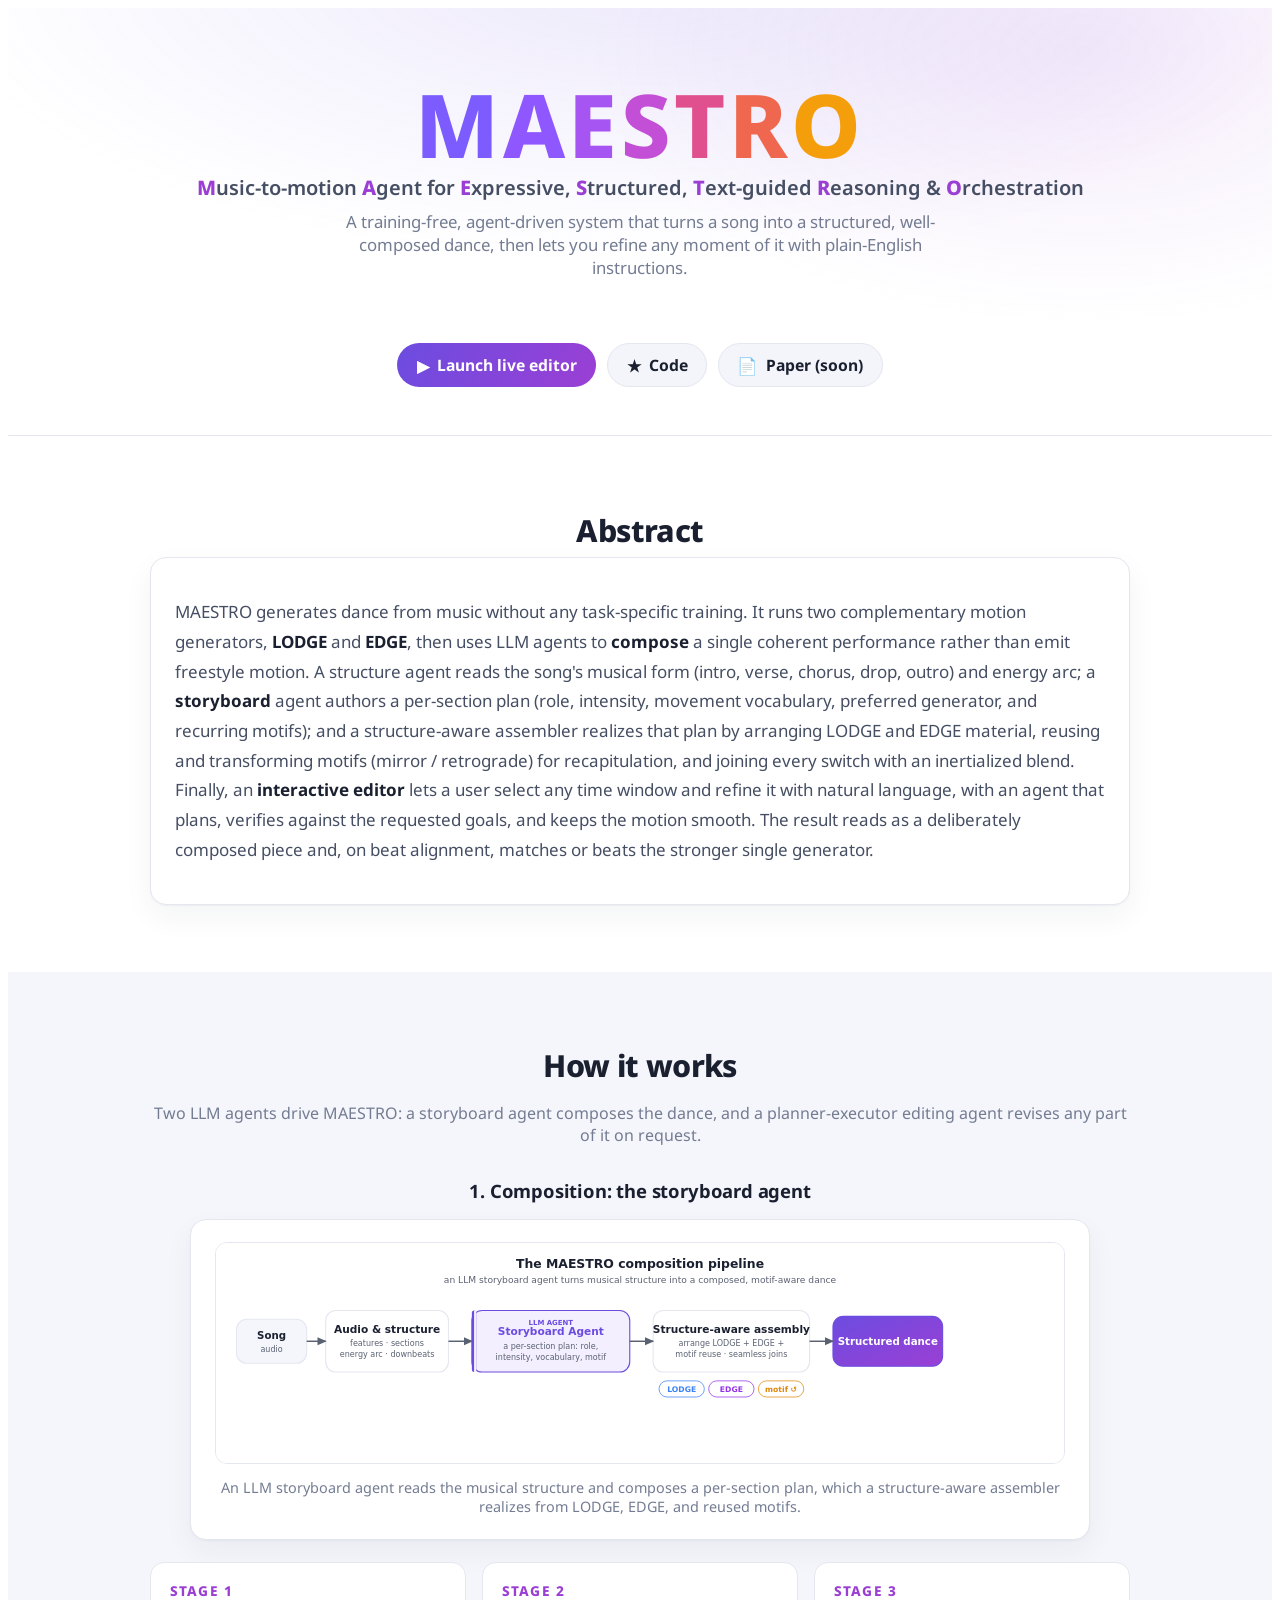
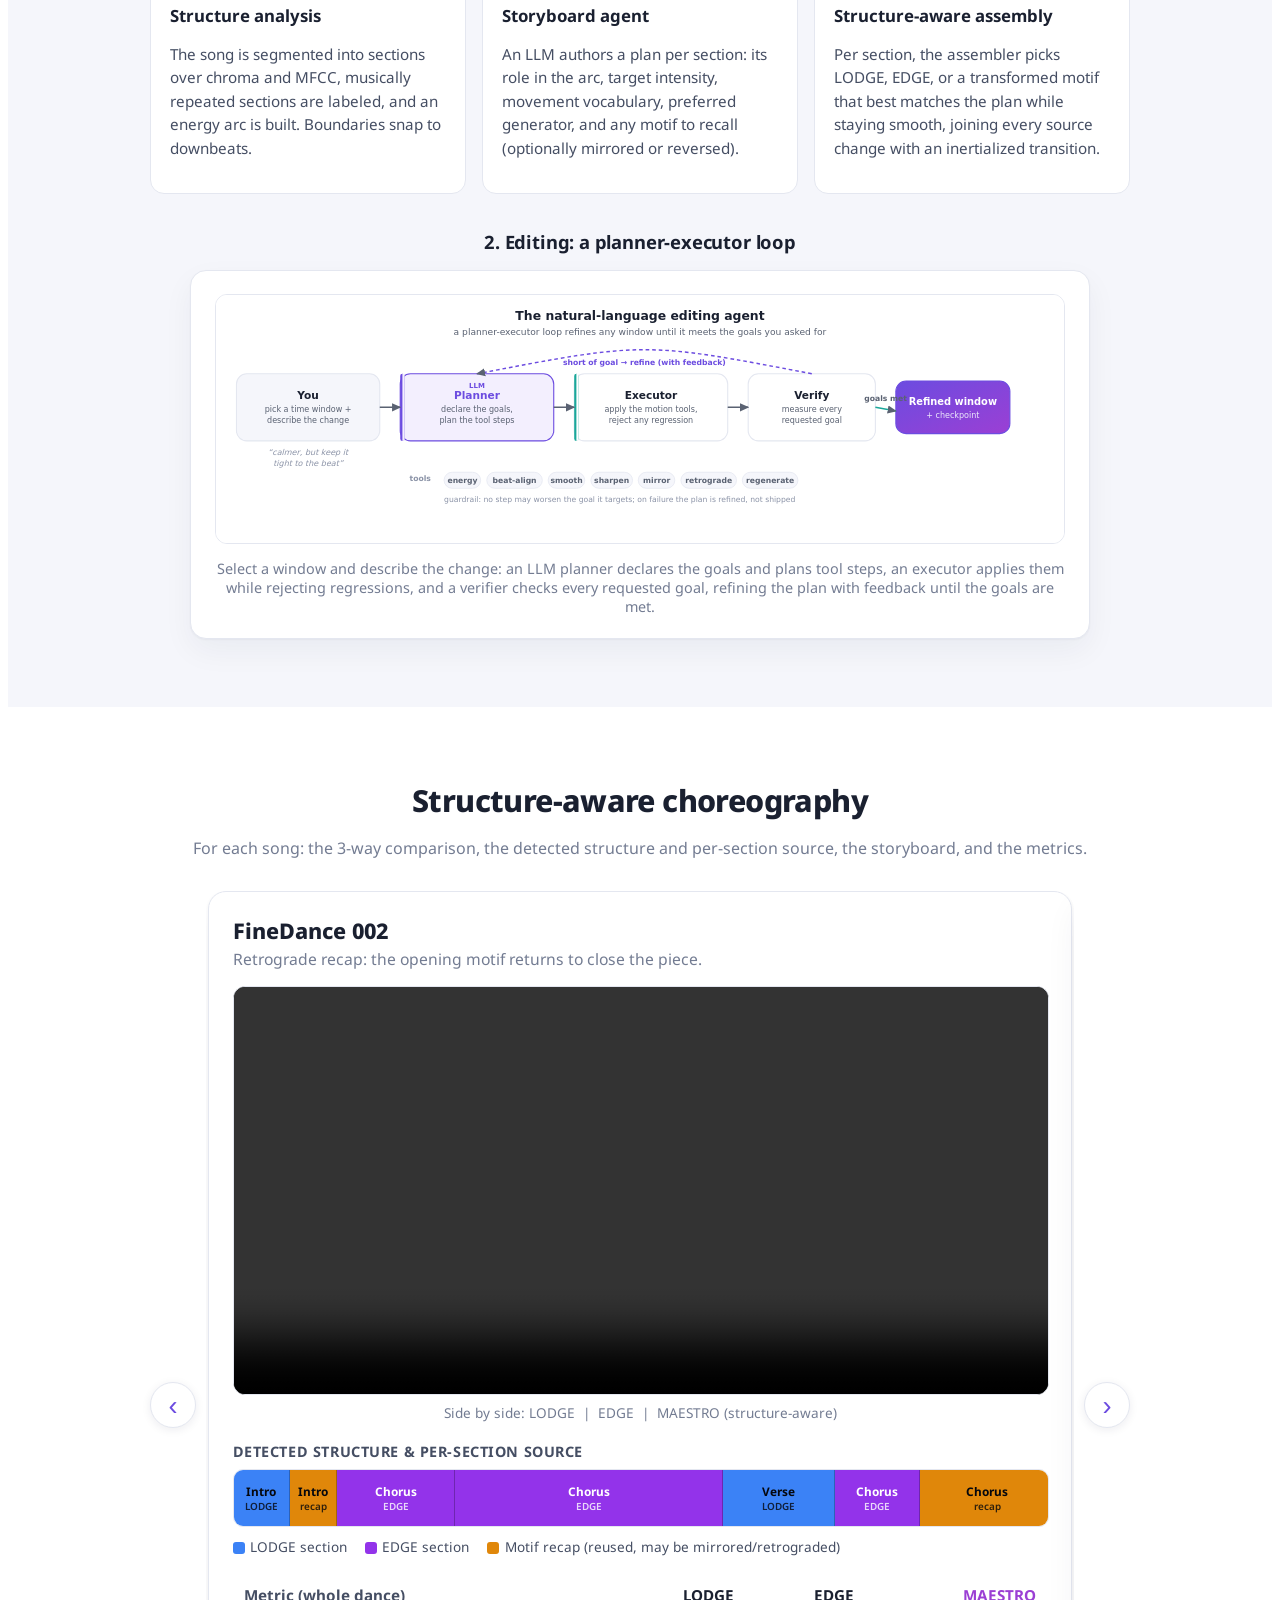
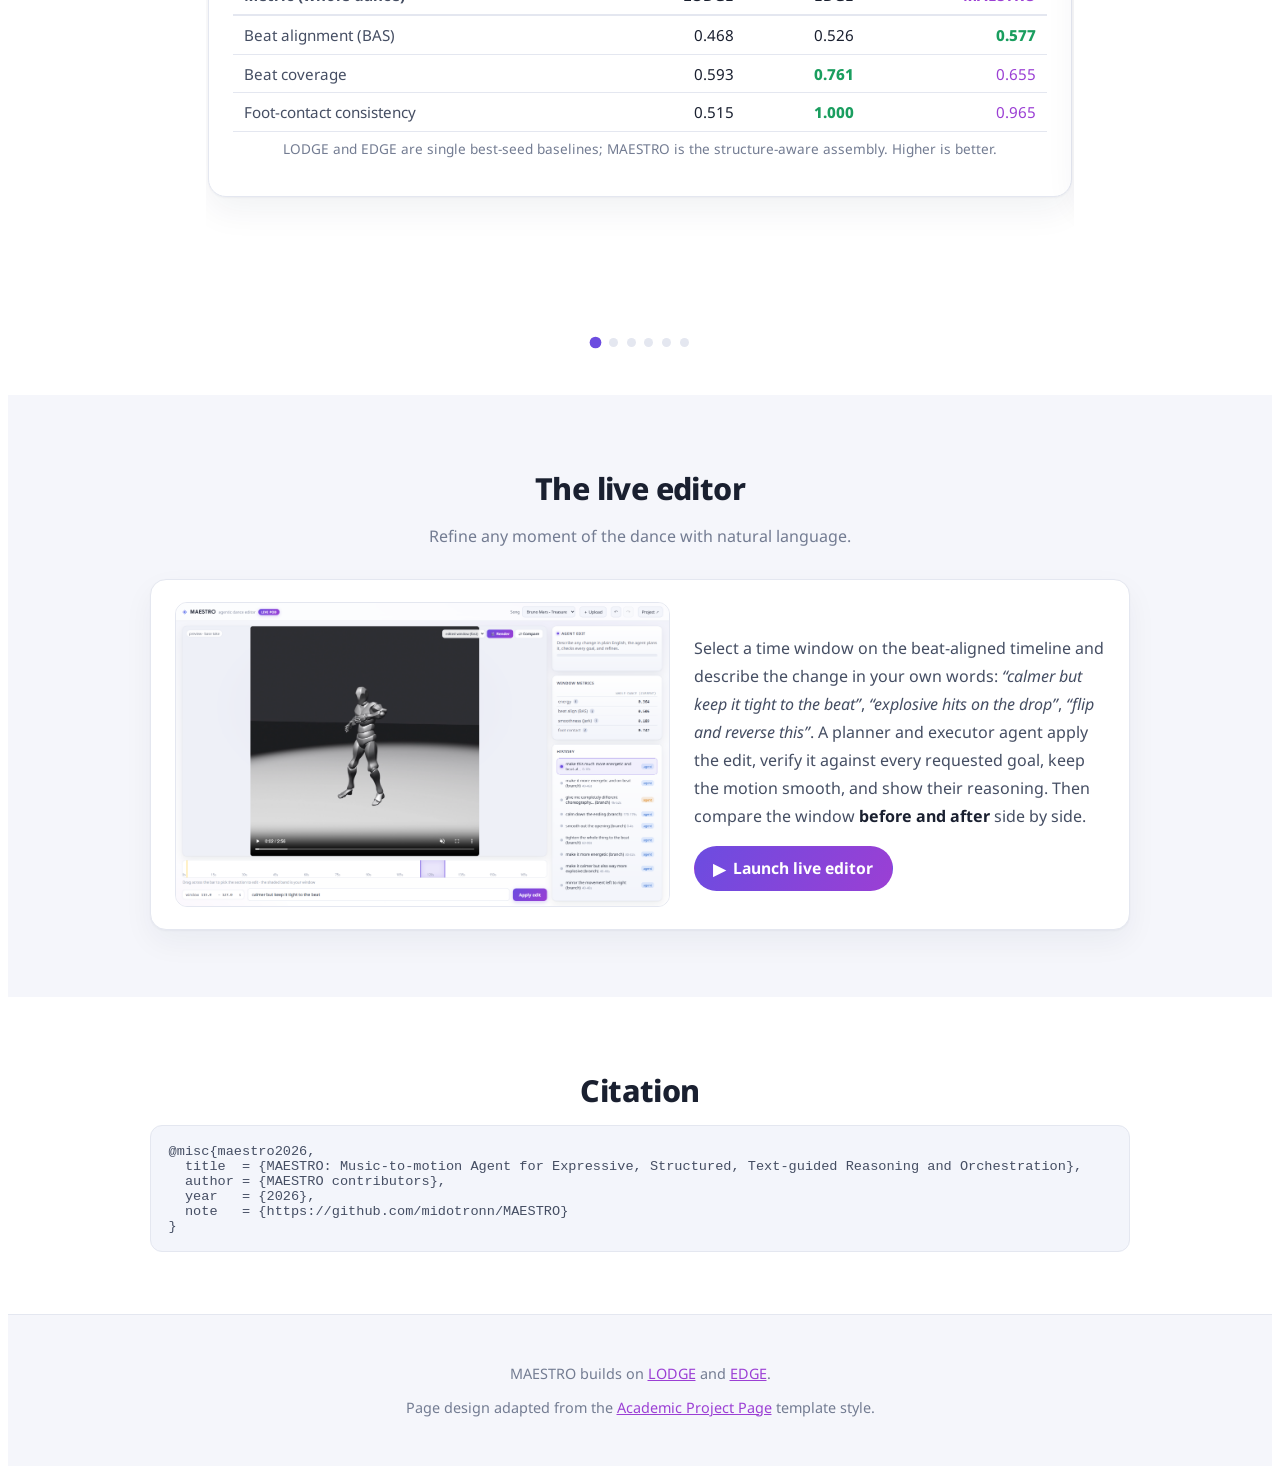
==== docs/index.html @ fc07530b "docs(site): regenerate method diagrams as clean on-brand SVGs Replace the baked pipeline/story PNGs " ====
<!DOCTYPE html>
<html lang="en">
<head>
  <meta charset="utf-8" />
  <meta name="viewport" content="width=device-width, initial-scale=1" />
  <title>MAESTRO: Agentic Music-to-Dance with Structure-Aware Choreography</title>
  <meta name="description" content="MAESTRO is a training-free, agent-driven system that turns a song into a structured dance and lets you refine it with natural language. Music-to-motion Agent for Expressive, Structured, Text-guided Reasoning and Orchestration." />
  <meta name="keywords" content="dance generation, music to motion, LLM agent, choreography, LODGE, EDGE, structure, motif, beat alignment" />
  <meta property="og:title" content="MAESTRO: Agentic Music-to-Dance with Structure-Aware Choreography" />
  <meta property="og:description" content="Structure-aware, training-free choreography plus a natural-language dance editor." />
  <meta property="og:image" content="static/images/pipeline_diagram.png" />
  <meta property="og:type" content="website" />
  <link rel="preconnect" href="https://fonts.googleapis.com" />
  <link href="https://fonts.googleapis.com/css2?family=Google+Sans:wght@500;700;800&family=Noto+Sans:wght@400;600;700&display=swap" rel="stylesheet" />
  <link rel="stylesheet" href="static/css/style.css" />
</head>
<body>

  <!-- ============ hero ============ -->
  <header class="hero-maestro">
    <div class="container is-max-desktop">
      <div class="wordmark">
        <span style="color:#7c5cff">M</span><span style="color:#8f57ff">A</span><span style="color:#a755f2">E</span><span style="color:#c24fd6">S</span><span style="color:#e0508f">T</span><span style="color:#f0674f">R</span><span style="color:#f59e0b">O</span>
      </div>
      <div class="backronym"><b>M</b>usic-to-motion <b>A</b>gent for <b>E</b>xpressive, <b>S</b>tructured, <b>T</b>ext-guided <b>R</b>easoning &amp; <b>O</b>rchestration</div>
      <p class="hero-tag">A training-free, agent-driven system that turns a song into a structured, well-composed dance, then lets you refine any moment of it with plain-English instructions.</p>
      <p class="authors" id="authors"></p>
      <div class="btns">
        <a class="btn primary" href="/" id="editorBtn"><span class="ic">&#9654;</span> Launch live editor</a>
        <a class="btn" href="https://github.com/midotronn/MAESTRO" target="_blank" rel="noopener"><span class="ic">&#9733;</span> Code</a>
        <a class="btn" href="#citation"><span class="ic">&#128196;</span> Paper (soon)</a>
      </div>
    </div>
  </header>

  <!-- ============ abstract ============ -->
  <section class="section">
    <div class="container is-max-desktop">
      <h2 class="sec-title">Abstract</h2>
      <div class="card-m">
        <p class="prose">
          MAESTRO generates dance from music without any task-specific training. It runs two complementary
          motion generators, <b>LODGE</b> and <b>EDGE</b>, then uses LLM agents to <b>compose</b> a single coherent
          performance rather than emit freestyle motion. A structure agent reads the song's musical form
          (intro, verse, chorus, drop, outro) and energy arc; a <b>storyboard</b> agent authors a per-section plan
          (role, intensity, movement vocabulary, preferred generator, and recurring motifs); and a
          structure-aware assembler realizes that plan by arranging LODGE and EDGE material, reusing and
          transforming motifs (mirror / retrograde) for recapitulation, and joining every switch with an
          inertialized blend. Finally, an <b>interactive editor</b> lets a user select any time window and refine it
          with natural language, with an agent that plans, verifies against the requested goals, and keeps the
          motion smooth. The result reads as a deliberately composed piece and, on beat alignment, matches or
          beats the stronger single generator.
        </p>
      </div>
    </div>
  </section>

  <!-- ============ method ============ -->
  <section class="section alt-bg">
    <div class="container is-max-desktop">
      <h2 class="sec-title">How it works</h2>
      <p class="sec-sub">Two LLM agents drive MAESTRO: a storyboard agent composes the dance, and a
        planner-executor editing agent revises any part of it on request.</p>

      <h3 class="sub-h">1. Composition: the storyboard agent</h3>
      <figure class="figure card-m">
        <img src="static/images/framework.svg" alt="MAESTRO composition pipeline" />
        <figcaption>An LLM storyboard agent reads the musical structure and composes a per-section plan,
          which a structure-aware assembler realizes from LODGE, EDGE, and reused motifs.</figcaption>
      </figure>
      <div class="stages">
        <div class="stage">
          <div class="n">STAGE 1</div>
          <h4>Structure analysis</h4>
          <p>The song is segmented into sections over chroma and MFCC, musically repeated sections are
          labeled, and an energy arc is built. Boundaries snap to downbeats.</p>
        </div>
        <div class="stage">
          <div class="n">STAGE 2</div>
          <h4>Storyboard agent</h4>
          <p>An LLM authors a plan per section: its role in the arc, target intensity, movement vocabulary,
          preferred generator, and any motif to recall (optionally mirrored or reversed).</p>
        </div>
        <div class="stage">
          <div class="n">STAGE 3</div>
          <h4>Structure-aware assembly</h4>
          <p>Per section, the assembler picks LODGE, EDGE, or a transformed motif that best matches the plan
          while staying smooth, joining every source change with an inertialized transition.</p>
        </div>
      </div>

      <h3 class="sub-h" style="margin-top:2.2rem">2. Editing: a planner-executor loop</h3>
      <figure class="figure card-m">
        <img src="static/images/editing_loop.svg" alt="MAESTRO natural-language editing agent" />
        <figcaption>Select a window and describe the change: an LLM planner declares the goals and plans tool
          steps, an executor applies them while rejecting regressions, and a verifier checks every requested
          goal, refining the plan with feedback until the goals are met.</figcaption>
      </figure>
    </div>
  </section>

  <!-- ============ results + structure ============ -->
  <section class="section">
    <div class="container is-max-desktop">
      <h2 class="sec-title">Structure-aware choreography</h2>
      <p class="sec-sub">For each song: the 3-way comparison, the detected structure and per-section source, the storyboard, and the metrics.</p>
      <div id="songs"><p class="loading">Loading demos&hellip;</p></div>
    </div>
  </section>

  <!-- ============ live editor ============ -->
  <section class="section alt-bg">
    <div class="container is-max-desktop">
      <h2 class="sec-title">The live editor</h2>
      <p class="sec-sub">Refine any moment of the dance with natural language.</p>
      <div class="editor-cta card-m">
        <img src="static/images/editor_screenshot.png" alt="MAESTRO interactive editor" />
        <div>
          <p class="prose" style="font-size:1rem">
            Select a time window on the beat-aligned timeline and describe the change in your own words:
            <i>&ldquo;calmer but keep it tight to the beat&rdquo;</i>, <i>&ldquo;explosive hits on the drop&rdquo;</i>,
            <i>&ldquo;flip and reverse this&rdquo;</i>. A planner and executor agent apply the edit, verify it against every
            requested goal, keep the motion smooth, and show their reasoning. Then compare the window
            <b>before and after</b> side by side.
          </p>
          <div class="btns" style="justify-content:flex-start;margin-top:1rem">
            <a class="btn primary" href="/"><span class="ic">&#9654;</span> Launch live editor</a>
          </div>
        </div>
      </div>
    </div>
  </section>

  <!-- ============ citation ============ -->
  <section class="section" id="citation">
    <div class="container is-max-desktop">
      <h2 class="sec-title">Citation</h2>
      <pre class="bibtex">@misc{maestro2026,
  title  = {MAESTRO: Music-to-motion Agent for Expressive, Structured, Text-guided Reasoning and Orchestration},
  author = {MAESTRO contributors},
  year   = {2026},
  note   = {https://github.com/midotronn/MAESTRO}
}</pre>
    </div>
  </section>

  <footer class="footer-m">
    <p>MAESTRO builds on <a href="https://github.com/li-ronghui/LODGE" target="_blank" rel="noopener">LODGE</a>
      and <a href="https://github.com/Stanford-TML/EDGE" target="_blank" rel="noopener">EDGE</a>.</p>
    <p style="margin-top:0.4rem">Page design adapted from the <a href="https://github.com/eliahuhorwitz/Academic-project-page-template" target="_blank" rel="noopener">Academic Project Page</a> template style.</p>
  </footer>

  <script src="static/js/app.js"></script>
</body>
</html>
---- docs/static/css/style.css ----
/* ============ MAESTRO project page theme (light) ============ */
:root {
  --bg: #ffffff;
  --bg-soft: #f5f6fb;
  --card: #ffffff;
  --card-2: #f3f5fb;
  --line: #e4e7f0;
  --ink: #1a2030;
  --ink-soft: #454e63;
  --muted: #737c92;
  --brand: #6c4ce0;
  --brand-2: #9b3fd4;
  --accent: #1aa79a;
  /* generator sources in the structure timeline */
  --src-lodge: #3b82f6;
  --src-edge: #9333ea;
  --src-reuse: #e0870a;
  --good: #1a9e5f;
}

html { scroll-behavior: smooth; background: var(--bg); }
body {
  background: var(--bg);
  color: var(--ink);
  font-family: "Noto Sans", -apple-system, BlinkMacSystemFont, "Segoe UI", Roboto, sans-serif;
}
.section { padding: 3rem 1.5rem; }
.container { margin: 0 auto; width: 100%; }
.container.is-max-desktop { max-width: 980px; }
a { color: var(--brand-2); }
h1, h2, h3, .title, .subtitle { color: var(--ink) !important; font-family: "Google Sans", "Noto Sans", sans-serif; }
.subtitle { color: var(--ink-soft) !important; }
.sec-title {
  font-size: 1.9rem; font-weight: 800; text-align: center; margin-bottom: 0.4rem;
  letter-spacing: -0.02em;
}
.sec-sub { text-align: center; color: var(--muted); margin-bottom: 2rem; }
.sub-h {
  font-size: 1.15rem; font-weight: 700; text-align: center; color: var(--brand);
  letter-spacing: -0.01em; margin: 0.6rem 0 1rem;
}
.alt-bg { background: var(--bg-soft); }

/* ---------------- hero ---------------- */
.hero-maestro {
  background:
    radial-gradient(1200px 500px at 50% -10%, rgba(108,76,224,0.12), transparent 60%),
    radial-gradient(900px 500px at 85% 10%, rgba(155,63,212,0.10), transparent 55%),
    var(--bg);
  padding: 4.5rem 1.5rem 3rem;
  text-align: center;
  border-bottom: 1px solid var(--line);
}
.wordmark {
  font-family: "Google Sans", "Noto Sans", sans-serif;
  font-weight: 800; font-size: clamp(3rem, 9vw, 5.5rem);
  letter-spacing: 0.04em; line-height: 1; margin: 0 0 0.35rem;
}
.wordmark span { display: inline-block; }
.backronym {
  font-size: clamp(0.95rem, 2.2vw, 1.25rem); color: var(--ink-soft);
  font-weight: 600; margin-bottom: 0.4rem;
}
.backronym b { color: var(--brand-2); font-weight: 800; }
.hero-tag { color: var(--muted); max-width: 640px; margin: 0.6rem auto 1.6rem; font-size: 1.05rem; }
.authors { color: var(--ink-soft); margin-bottom: 1.4rem; min-height: 1em; }

.btns { display: flex; gap: 0.7rem; justify-content: center; flex-wrap: wrap; }
.btn {
  display: inline-flex; align-items: center; gap: 0.5rem;
  padding: 0.6rem 1.15rem; border-radius: 999px; font-weight: 700; font-size: 0.98rem;
  border: 1px solid var(--line); background: var(--card-2); color: var(--ink);
  text-decoration: none; transition: transform .12s ease, background .12s ease, border-color .12s ease;
}
.btn:hover { transform: translateY(-1px); border-color: var(--brand); }
.btn.primary { background: linear-gradient(120deg, var(--brand), var(--brand-2)); border-color: transparent; color: #fff; }
.btn .ic { font-size: 1.05em; }

/* ---------------- cards / abstract ---------------- */
.prose { color: var(--ink-soft); font-size: 1.06rem; line-height: 1.75; }
.prose b { color: var(--ink); }
.card-m {
  background: var(--card); border: 1px solid var(--line); border-radius: 16px;
  padding: 1.4rem 1.5rem; margin-bottom: 1.2rem;
  box-shadow: 0 1px 2px rgba(20,30,60,.04), 0 12px 30px rgba(20,30,60,.05);
}
.figure { text-align: center; }
.figure img { max-width: 100%; border-radius: 12px; border: 1px solid var(--line); background:#fff; }
.figure figcaption { color: var(--muted); font-size: 0.9rem; margin-top: 0.6rem; }

/* ---------------- method stages ---------------- */
.stages { display: grid; grid-template-columns: repeat(3, 1fr); gap: 1rem; margin-top: 1.4rem; }
.stage { background: var(--card); border: 1px solid var(--line); border-radius: 14px; padding: 1.1rem 1.2rem; }
.stage .n { color: var(--brand-2); font-weight: 800; font-size: 0.85rem; letter-spacing: 0.08em; }
.stage h4 { color: var(--ink); font-weight: 700; margin: 0.3rem 0 0.4rem; font-size: 1.05rem; }
.stage p { color: var(--ink-soft); font-size: 0.95rem; line-height: 1.55; }
@media (max-width: 820px) { .stages { grid-template-columns: 1fr; } }

/* ---------------- song blocks ---------------- */
.song { background: var(--card); border: 1px solid var(--line); border-radius: 18px; padding: 1.5rem; margin-bottom: 1.6rem; box-shadow: 0 1px 2px rgba(20,30,60,.04), 0 14px 34px rgba(20,30,60,.06); }
.song-head { display: flex; align-items: baseline; justify-content: space-between; gap: 1rem; flex-wrap: wrap; }
.song-title { font-size: 1.35rem; font-weight: 800; }
.song-tag { color: var(--muted); font-size: 0.98rem; margin: 0.2rem 0 1rem; }
.song video { width: 100%; border-radius: 12px; border: 1px solid var(--line); background: #000; display: block; }
.vid-cap { color: var(--muted); font-size: 0.85rem; text-align: center; margin-top: 0.45rem; }

/* structure timeline */
.struct-wrap { margin-top: 1.3rem; }
.struct-label { font-weight: 700; color: var(--ink-soft); font-size: 0.9rem; letter-spacing: 0.04em; margin-bottom: 0.5rem; text-transform: uppercase; }
.timeline { display: flex; width: 100%; height: 56px; border-radius: 10px; overflow: hidden; border: 1px solid var(--line); }
.seg { position: relative; display: flex; flex-direction: column; align-items: center; justify-content: center;
  color: #05070d; font-weight: 700; font-size: 0.72rem; overflow: hidden; border-right: 1px solid rgba(0,0,0,0.25); }
.seg:last-child { border-right: none; }
.seg .role { font-size: 0.74rem; text-transform: capitalize; }
.seg .src { font-size: 0.62rem; opacity: 0.8; font-weight: 600; }
.seg.lodge { background: var(--src-lodge); }
.seg.edge { background: var(--src-edge); color: #fff; }
.seg.reuse { background: var(--src-reuse); }
.legend { display: flex; gap: 1.1rem; margin-top: 0.6rem; flex-wrap: wrap; color: var(--ink-soft); font-size: 0.85rem; }
.legend .sw { display: inline-block; width: 12px; height: 12px; border-radius: 3px; margin-right: 0.35rem; vertical-align: middle; }

/* metrics table */
.mtable { width: 100%; margin-top: 1.3rem; border-collapse: collapse; font-size: 0.95rem; }
.mtable th, .mtable td { padding: 0.55rem 0.7rem; text-align: right; border-bottom: 1px solid var(--line); }
.mtable th:first-child, .mtable td:first-child { text-align: left; color: var(--ink-soft); }
.mtable thead th { color: var(--ink); font-weight: 700; border-bottom: 2px solid var(--line); }
.mtable td.win { color: var(--good); font-weight: 800; }
.mtable .maestro { color: var(--brand-2); }

/* storyboard */
.arc { border-left: 3px solid var(--brand); padding: 0.5rem 0 0.5rem 1rem; color: var(--ink-soft); font-style: italic; margin: 1.1rem 0; }
.plans { display: grid; grid-template-columns: repeat(auto-fill, minmax(150px, 1fr)); gap: 0.7rem; margin-top: 0.8rem; }
.plan { background: var(--card-2); border: 1px solid var(--line); border-radius: 12px; padding: 0.7rem 0.8rem; font-size: 0.85rem; }
.plan .role { font-weight: 800; text-transform: capitalize; color: var(--ink); }
.plan .meta { color: var(--muted); font-size: 0.78rem; margin-top: 0.15rem; }
.plan .bar { height: 5px; border-radius: 3px; background: var(--line); margin: 0.5rem 0; overflow: hidden; }
.plan .bar > i { display: block; height: 100%; background: linear-gradient(90deg, var(--brand), var(--brand-2)); }
.chips { margin-top: 0.4rem; display: flex; gap: 0.3rem; flex-wrap: wrap; }
.chip { font-size: 0.68rem; padding: 0.05rem 0.4rem; border-radius: 999px; border: 1px solid var(--line); color: var(--ink-soft); }
.chip.src-lodge { border-color: var(--src-lodge); color: #9cc2ff; }
.chip.src-edge { border-color: var(--src-edge); color: #d6b0ff; }
.chip.motif { border-color: var(--src-reuse); color: #ffd58a; }

/* editor CTA */
.editor-cta { display: grid; grid-template-columns: 1.2fr 1fr; gap: 1.6rem; align-items: center; }
.editor-cta img { width: 100%; border-radius: 12px; border: 1px solid var(--line); }
@media (max-width: 820px) { .editor-cta { grid-template-columns: 1fr; } }

/* bibtex + footer */
pre.bibtex { background: var(--card-2); border: 1px solid var(--line); border-radius: 12px; padding: 1.1rem; color: var(--ink-soft); overflow-x: auto; font-size: 0.85rem; }
.footer-m { background: var(--bg-soft); border-top: 1px solid var(--line); color: var(--muted); text-align: center; padding: 2.2rem 1.5rem; font-size: 0.9rem; }
.footer-m a { color: var(--brand-2); }

.loading { color: var(--muted); text-align: center; padding: 2rem; }

/* ---------------- choreography carousel (one example at a time) ---------------- */
.carousel { display: flex; align-items: center; gap: 0.6rem; }
.car-viewport { overflow: hidden; flex: 1; border-radius: 18px; }
.car-track { display: flex; transition: transform 0.35s cubic-bezier(0.4, 0, 0.2, 1); }
.car-slide { min-width: 100%; box-sizing: border-box; padding: 0 2px; }
.car-slide .song { margin-bottom: 0; }
.car-nav {
  flex: none; width: 46px; height: 46px; border-radius: 50%; border: 1px solid var(--line);
  background: var(--card); color: var(--brand); font-size: 1.7rem; line-height: 1; cursor: pointer;
  display: grid; place-items: center; box-shadow: 0 2px 10px rgba(20,30,60,.08);
  transition: transform .12s ease, border-color .12s ease, background .12s ease;
}
.car-nav:hover { border-color: var(--brand); background: var(--card-2); transform: translateY(-1px); }
.car-nav:active { transform: translateY(0); }
.car-dots { display: flex; justify-content: center; gap: 0.55rem; margin-top: 1.1rem; }
.car-dot {
  width: 9px; height: 9px; border-radius: 50%; border: none; background: var(--line);
  cursor: pointer; padding: 0; transition: transform .15s ease, background .15s ease;
}
.car-dot:hover { background: var(--brand-2); }
.car-dot.on { background: var(--brand); transform: scale(1.3); }
@media (max-width: 640px) { .car-nav { width: 36px; height: 36px; font-size: 1.4rem; } }
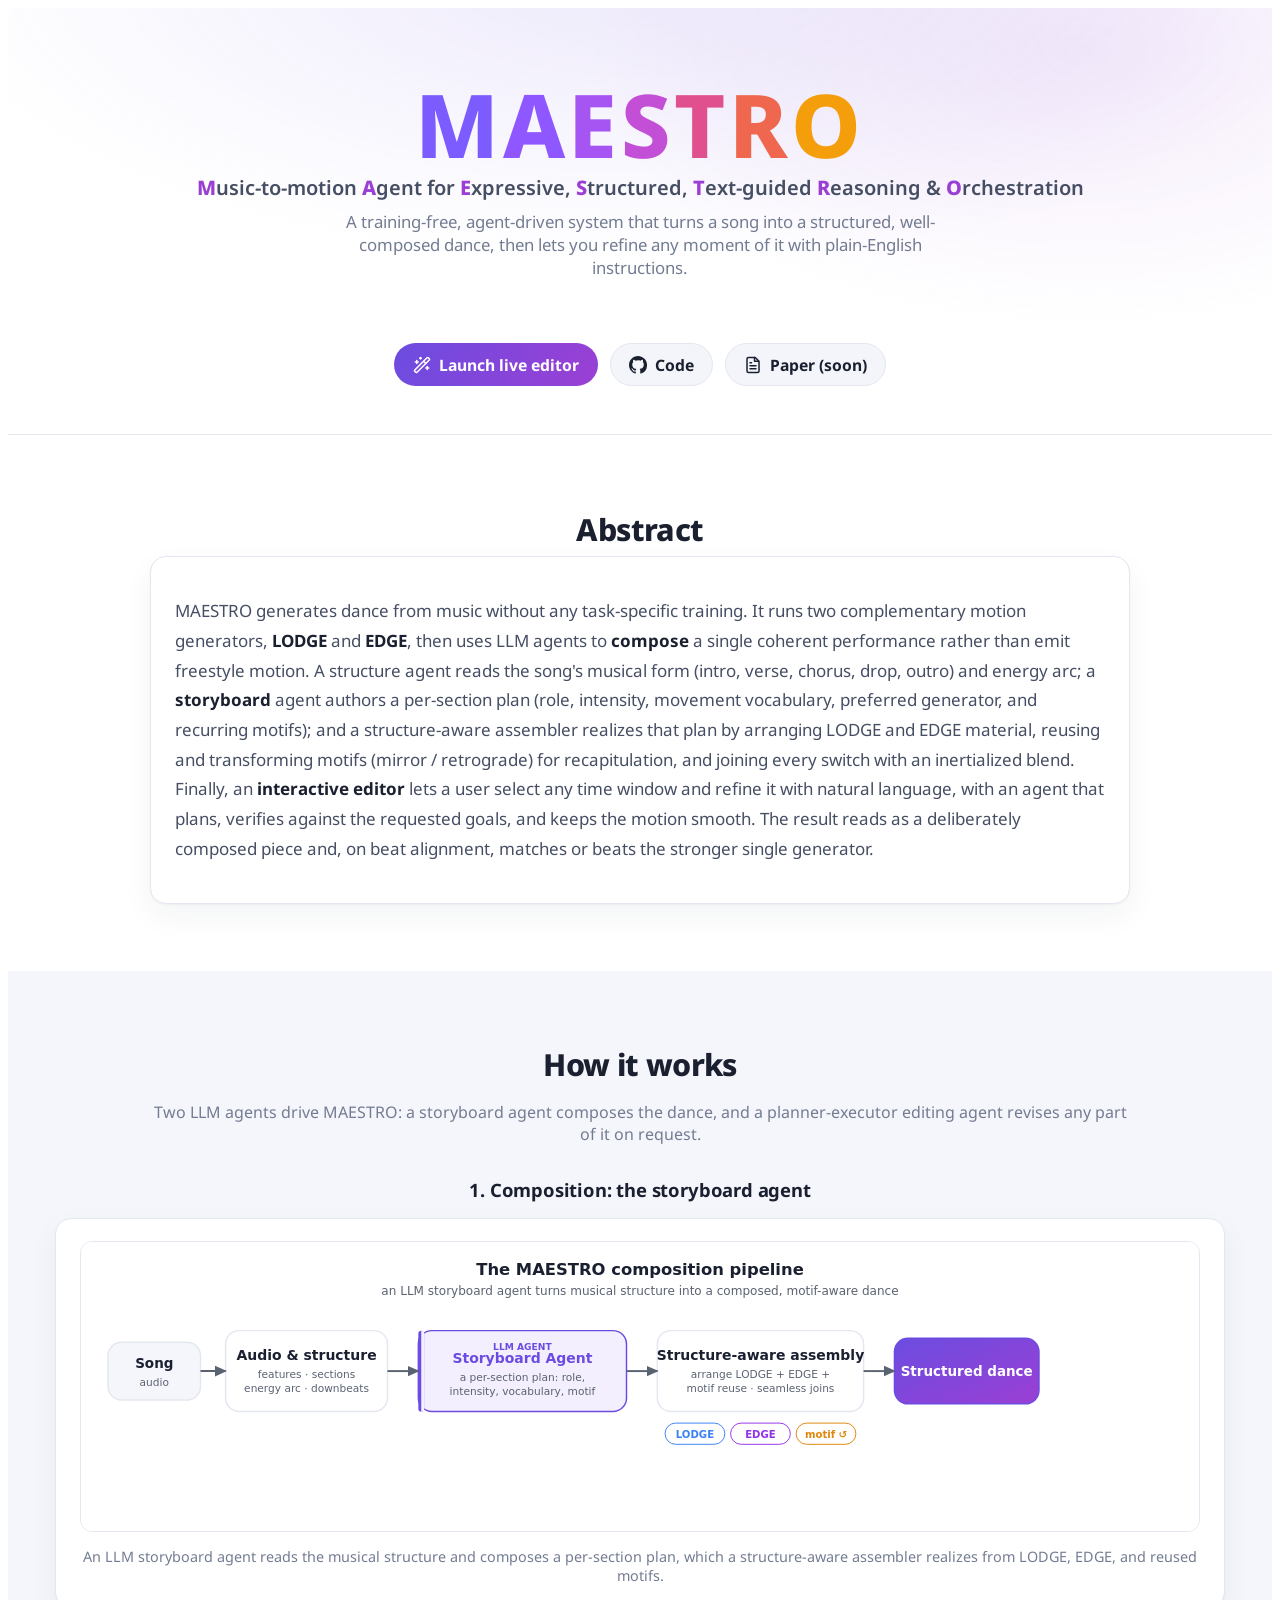
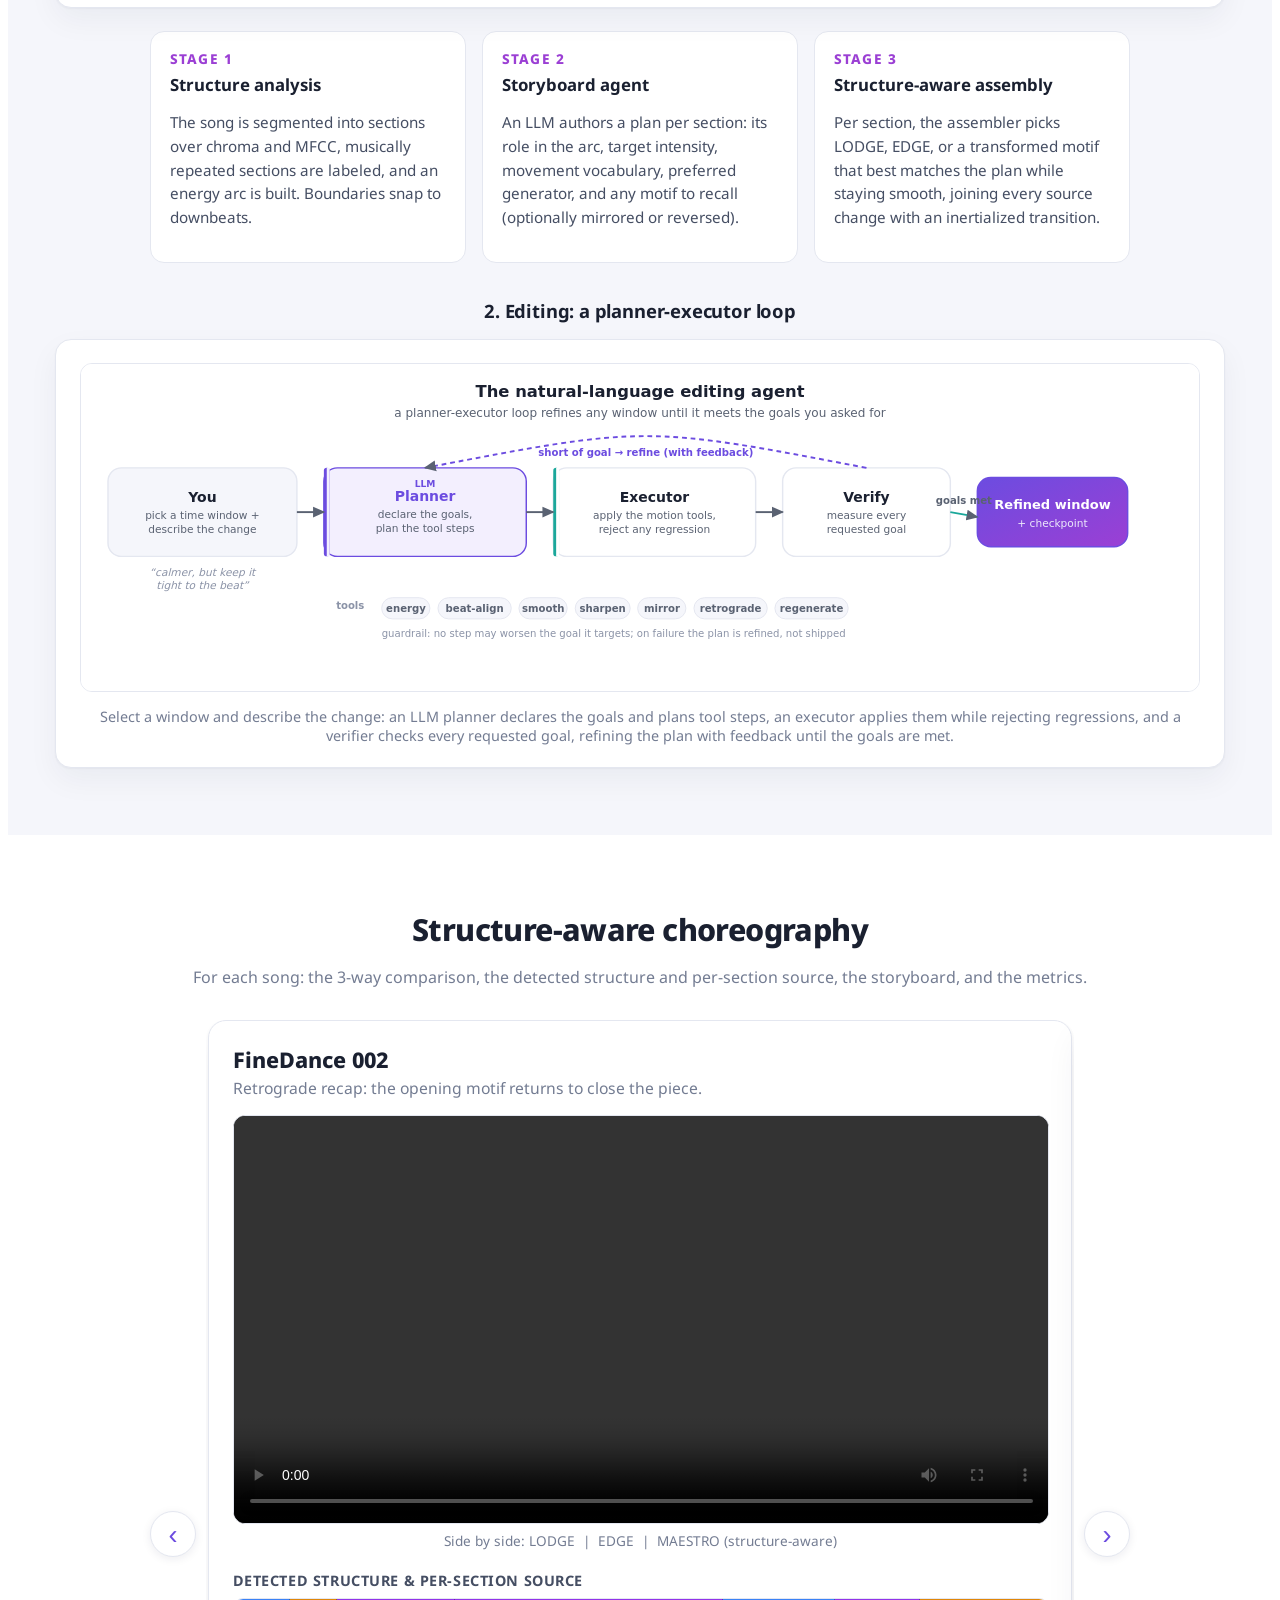
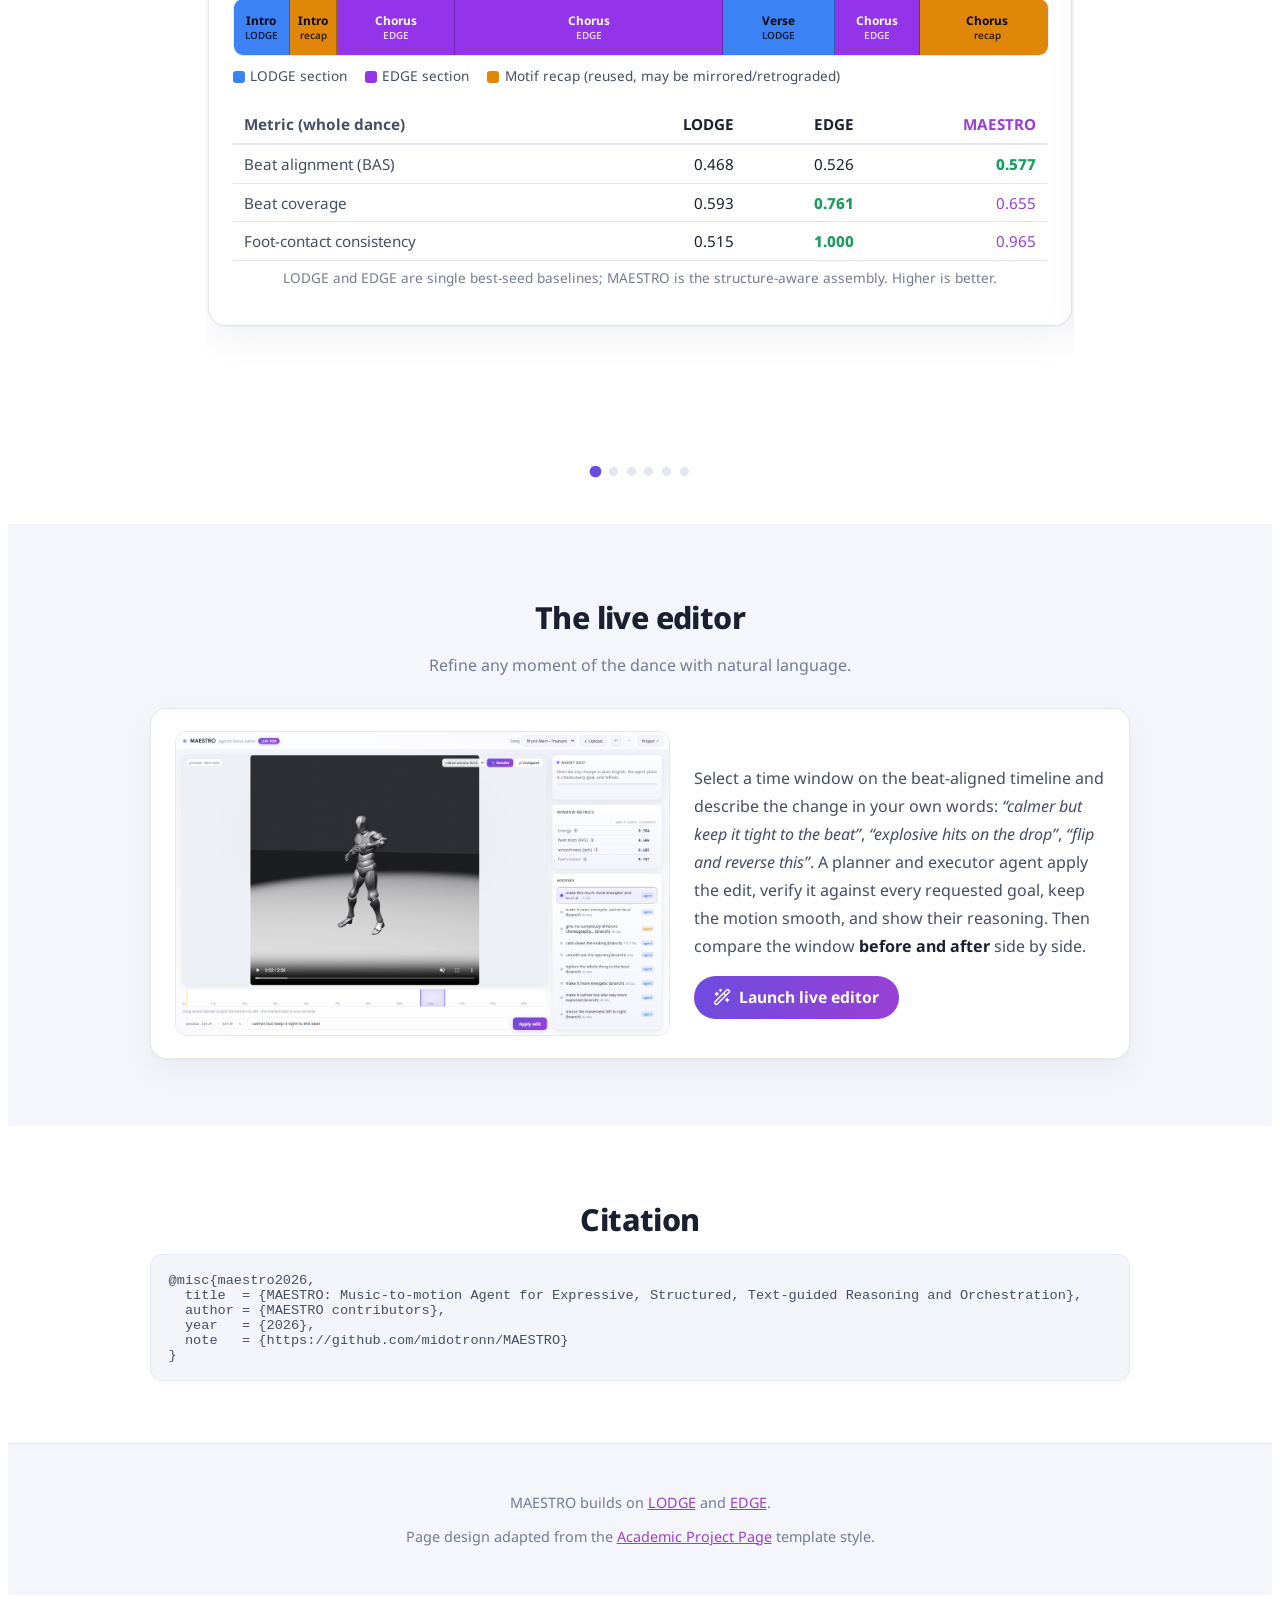
==== commit 77250d1c: "docs(site): professional button icons + slightly larger method diagrams - Replace glyph icons with i" ====
--- a/docs/index.html
+++ b/docs/index.html
@@ -26,9 +26,9 @@
       <p class="hero-tag">A training-free, agent-driven system that turns a song into a structured, well-composed dance, then lets you refine any moment of it with plain-English instructions.</p>
       <p class="authors" id="authors"></p>
       <div class="btns">
-        <a class="btn primary" href="/" id="editorBtn"><span class="ic">&#9654;</span> Launch live editor</a>
-        <a class="btn" href="https://github.com/midotronn/MAESTRO" target="_blank" rel="noopener"><span class="ic">&#9733;</span> Code</a>
-        <a class="btn" href="#citation"><span class="ic">&#128196;</span> Paper (soon)</a>
+        <a class="btn primary" href="/" id="editorBtn"><span class="ic"><svg viewBox="0 0 24 24" fill="none" stroke="currentColor" stroke-width="2" stroke-linecap="round" stroke-linejoin="round" aria-hidden="true"><path d="m21.64 3.64-1.28-1.28a1.21 1.21 0 0 0-1.72 0L2.36 18.64a1.21 1.21 0 0 0 0 1.72l1.28 1.28a1.2 1.2 0 0 0 1.72 0L21.64 5.36a1.2 1.2 0 0 0 0-1.72Z"/><path d="m14 7 3 3"/><path d="M5 6v4"/><path d="M19 14v4"/><path d="M10 2v2"/><path d="M7 8H3"/><path d="M21 16h-4"/><path d="M11 3H9"/></svg></span> Launch live editor</a>
+        <a class="btn" href="https://github.com/midotronn/MAESTRO" target="_blank" rel="noopener"><span class="ic"><svg viewBox="0 0 16 16" fill="currentColor" aria-hidden="true"><path d="M8 0C3.58 0 0 3.58 0 8c0 3.54 2.29 6.53 5.47 7.59.4.07.55-.17.55-.38 0-.19-.01-.82-.01-1.49-2.01.37-2.53-.49-2.69-.94-.09-.23-.48-.94-.82-1.13-.28-.15-.68-.52-.01-.53.63-.01 1.08.58 1.23.82.72 1.21 1.87.87 2.33.66.07-.52.28-.87.51-1.07-1.78-.2-3.64-.89-3.64-3.95 0-.87.31-1.59.82-2.15-.08-.2-.36-1.02.08-2.12 0 0 .67-.21 2.2.82a7.6 7.6 0 0 1 2-.27c.68 0 1.36.09 2 .27 1.53-1.04 2.2-.82 2.2-.82.44 1.1.16 1.92.08 2.12.51.56.82 1.27.82 2.15 0 3.07-1.87 3.75-3.65 3.95.29.25.54.73.54 1.48 0 1.07-.01 1.93-.01 2.2 0 .21.15.46.55.38A8.01 8.01 0 0 0 16 8c0-4.42-3.58-8-8-8z"/></svg></span> Code</a>
+        <a class="btn" href="#citation"><span class="ic"><svg viewBox="0 0 24 24" fill="none" stroke="currentColor" stroke-width="2" stroke-linecap="round" stroke-linejoin="round" aria-hidden="true"><path d="M15 2H6a2 2 0 0 0-2 2v16a2 2 0 0 0 2 2h12a2 2 0 0 0 2-2V7Z"/><path d="M14 2v5h5"/><path d="M16 13H8"/><path d="M16 17H8"/><path d="M10 9H8"/></svg></span> Paper (soon)</a>
       </div>
     </div>
   </header>
@@ -63,7 +63,7 @@
         planner-executor editing agent revises any part of it on request.</p>
 
       <h3 class="sub-h">1. Composition: the storyboard agent</h3>
-      <figure class="figure card-m">
+      <figure class="figure card-m diagram">
         <img src="static/images/framework.svg" alt="MAESTRO composition pipeline" />
         <figcaption>An LLM storyboard agent reads the musical structure and composes a per-section plan,
           which a structure-aware assembler realizes from LODGE, EDGE, and reused motifs.</figcaption>
@@ -90,7 +90,7 @@
       </div>
 
       <h3 class="sub-h" style="margin-top:2.2rem">2. Editing: a planner-executor loop</h3>
-      <figure class="figure card-m">
+      <figure class="figure card-m diagram">
         <img src="static/images/editing_loop.svg" alt="MAESTRO natural-language editing agent" />
         <figcaption>Select a window and describe the change: an LLM planner declares the goals and plans tool
           steps, an executor applies them while rejecting regressions, and a verifier checks every requested
@@ -124,7 +124,7 @@
             <b>before and after</b> side by side.
           </p>
           <div class="btns" style="justify-content:flex-start;margin-top:1rem">
-            <a class="btn primary" href="/"><span class="ic">&#9654;</span> Launch live editor</a>
+            <a class="btn primary" href="/"><span class="ic"><svg viewBox="0 0 24 24" fill="none" stroke="currentColor" stroke-width="2" stroke-linecap="round" stroke-linejoin="round" aria-hidden="true"><path d="m21.64 3.64-1.28-1.28a1.21 1.21 0 0 0-1.72 0L2.36 18.64a1.21 1.21 0 0 0 0 1.72l1.28 1.28a1.2 1.2 0 0 0 1.72 0L21.64 5.36a1.2 1.2 0 0 0 0-1.72Z"/><path d="m14 7 3 3"/><path d="M5 6v4"/><path d="M19 14v4"/><path d="M10 2v2"/><path d="M7 8H3"/><path d="M21 16h-4"/><path d="M11 3H9"/></svg></span> Launch live editor</a>
           </div>
         </div>
       </div>
--- a/docs/static/css/style.css
+++ b/docs/static/css/style.css
@@ -74,7 +74,8 @@
 }
 .btn:hover { transform: translateY(-1px); border-color: var(--brand); }
 .btn.primary { background: linear-gradient(120deg, var(--brand), var(--brand-2)); border-color: transparent; color: #fff; }
-.btn .ic { font-size: 1.05em; }
+.btn .ic { display: inline-flex; align-items: center; }
+.btn .ic svg { width: 1.15em; height: 1.15em; display: block; }
 
 /* ---------------- cards / abstract ---------------- */
 .prose { color: var(--ink-soft); font-size: 1.06rem; line-height: 1.75; }
@@ -87,6 +88,7 @@
 .figure { text-align: center; }
 .figure img { max-width: 100%; border-radius: 12px; border: 1px solid var(--line); background:#fff; }
 .figure figcaption { color: var(--muted); font-size: 0.9rem; margin-top: 0.6rem; }
+.figure.diagram { width: min(1120px, 95vw); margin-left: 50%; transform: translateX(-50%); }
 
 /* ---------------- method stages ---------------- */
 .stages { display: grid; grid-template-columns: repeat(3, 1fr); gap: 1rem; margin-top: 1.4rem; }
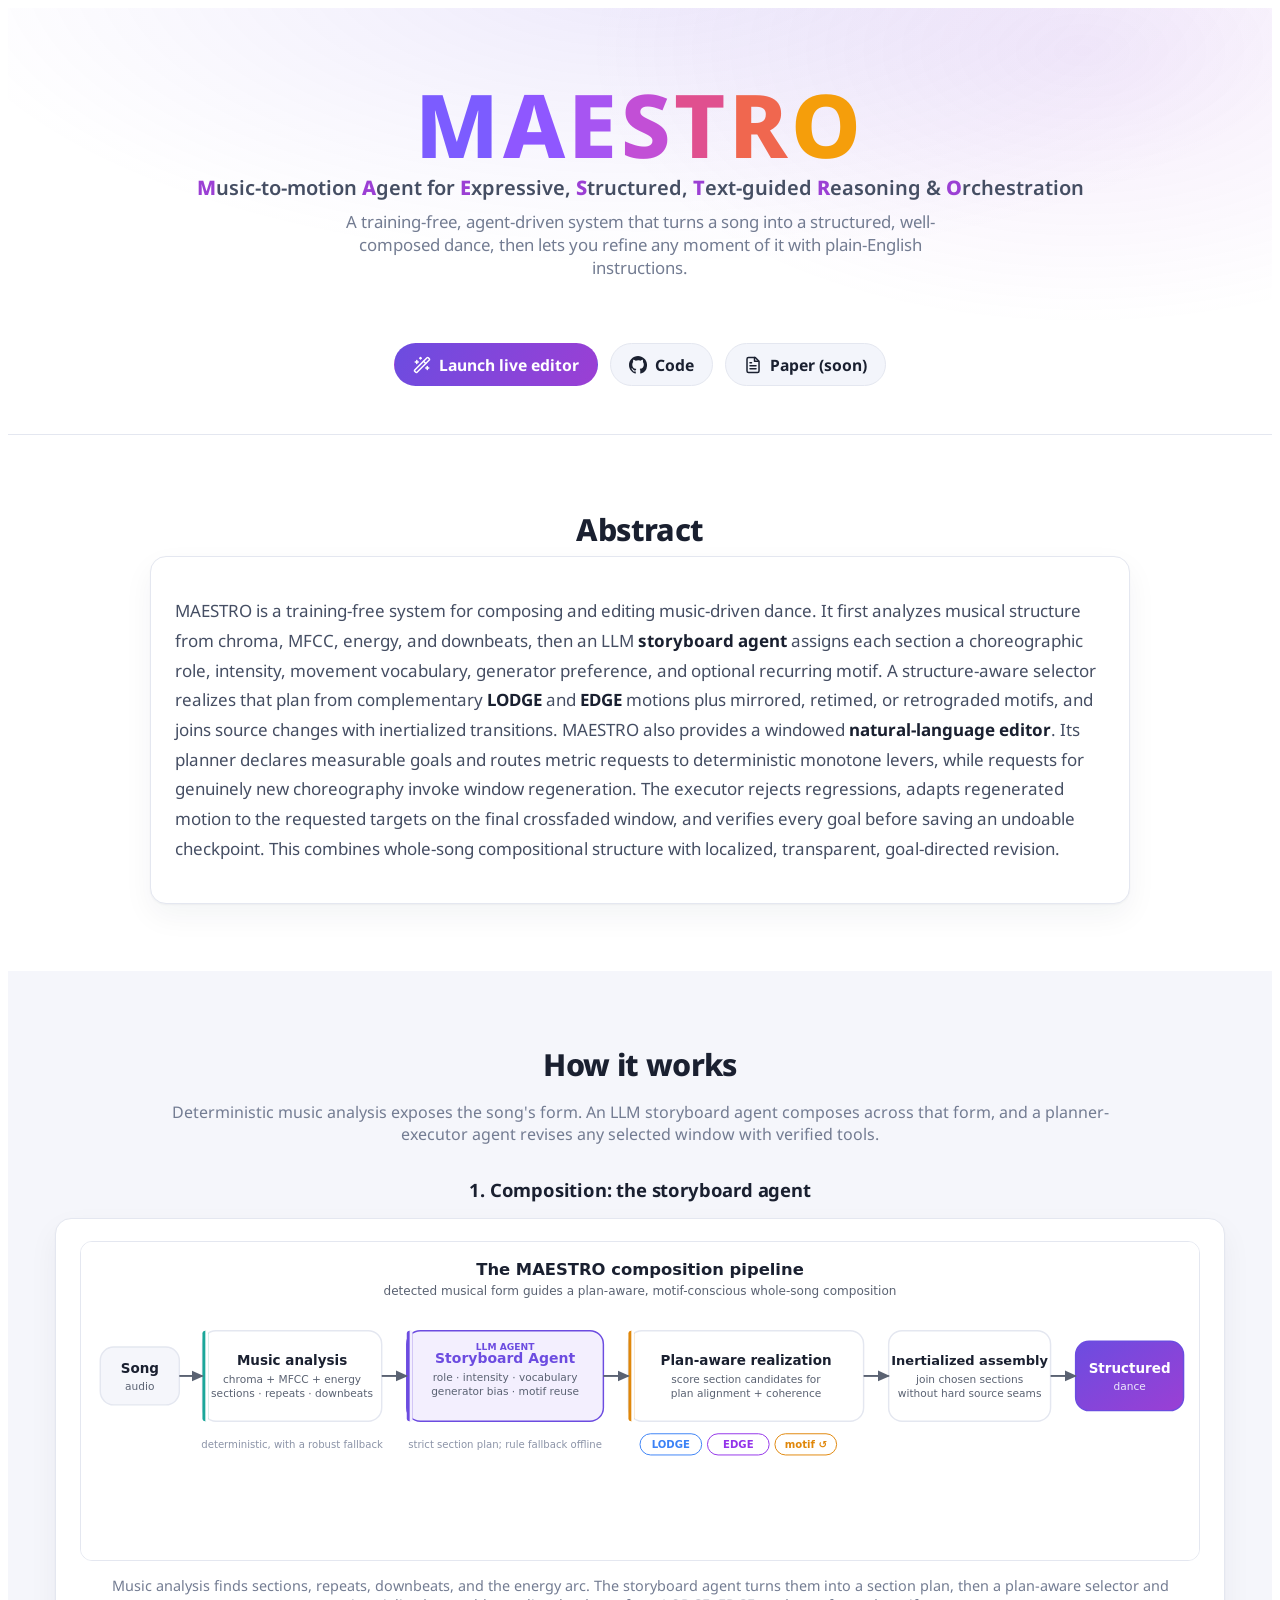
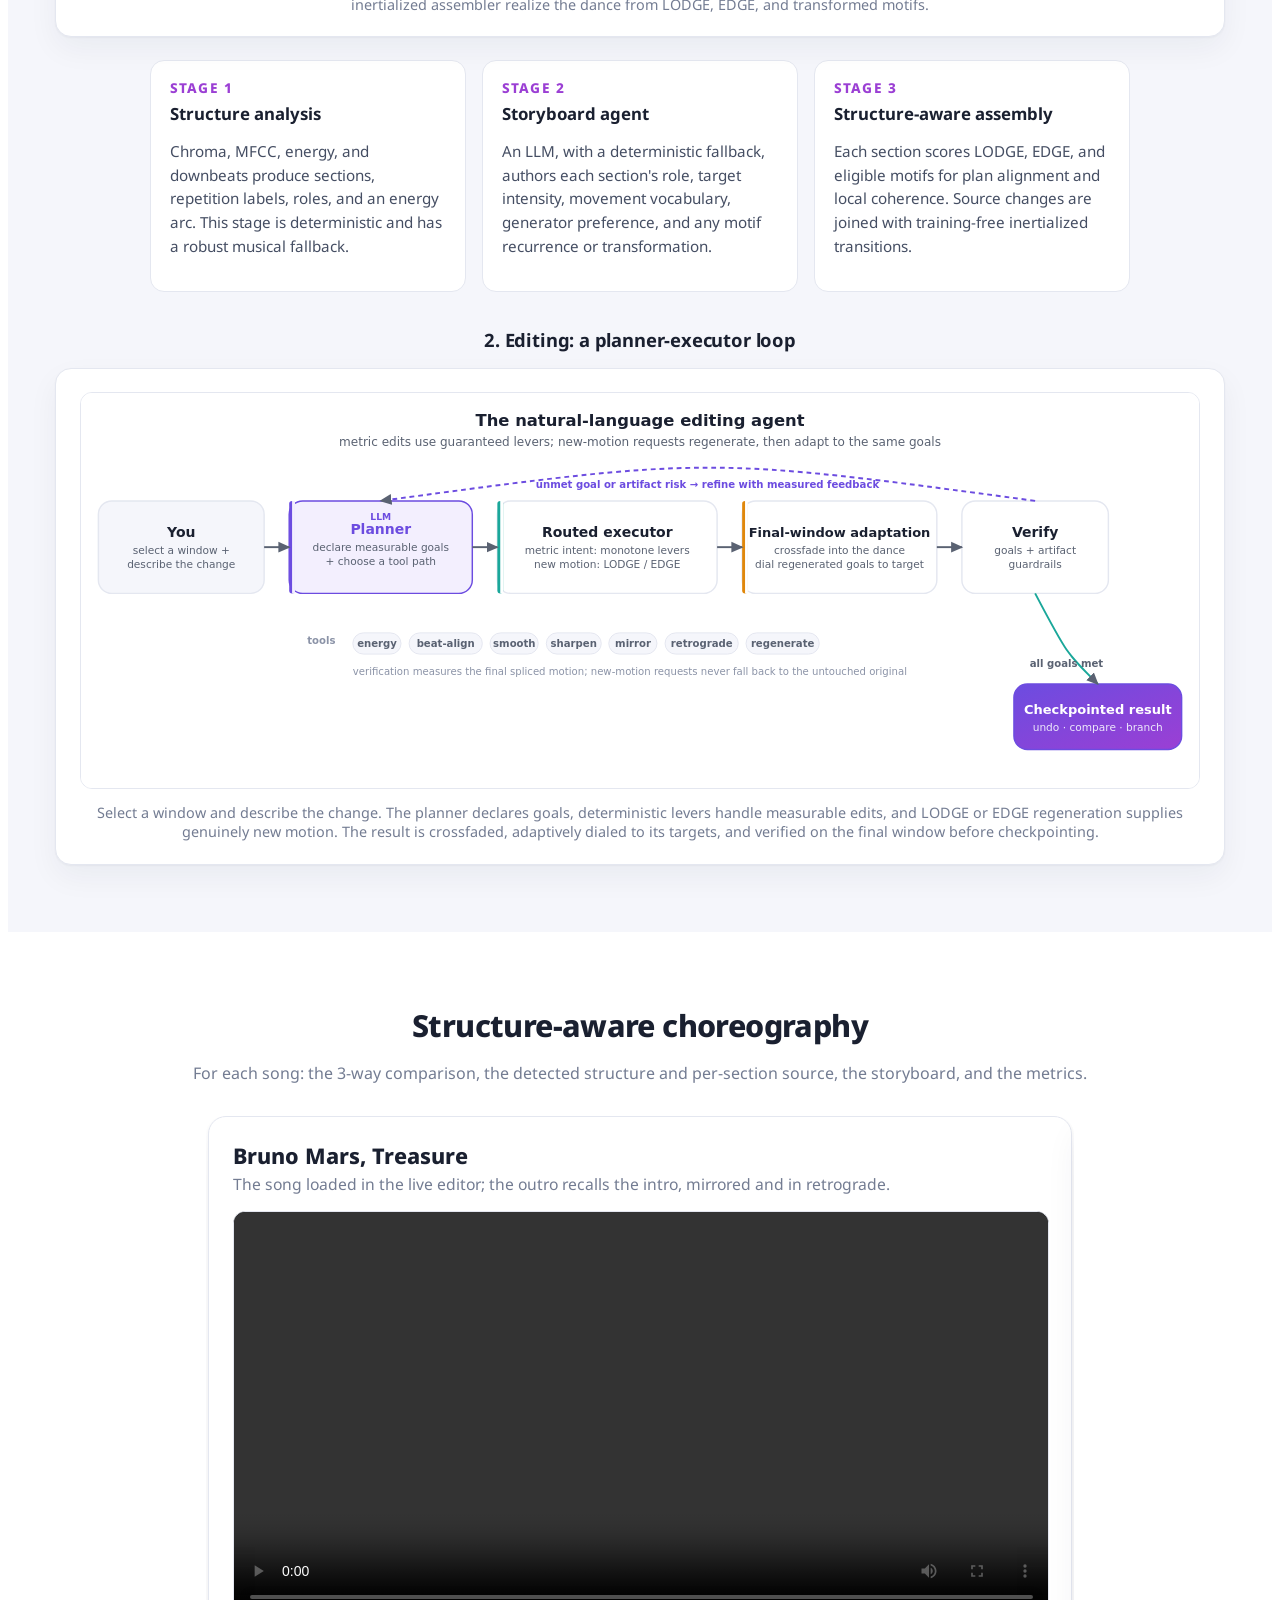
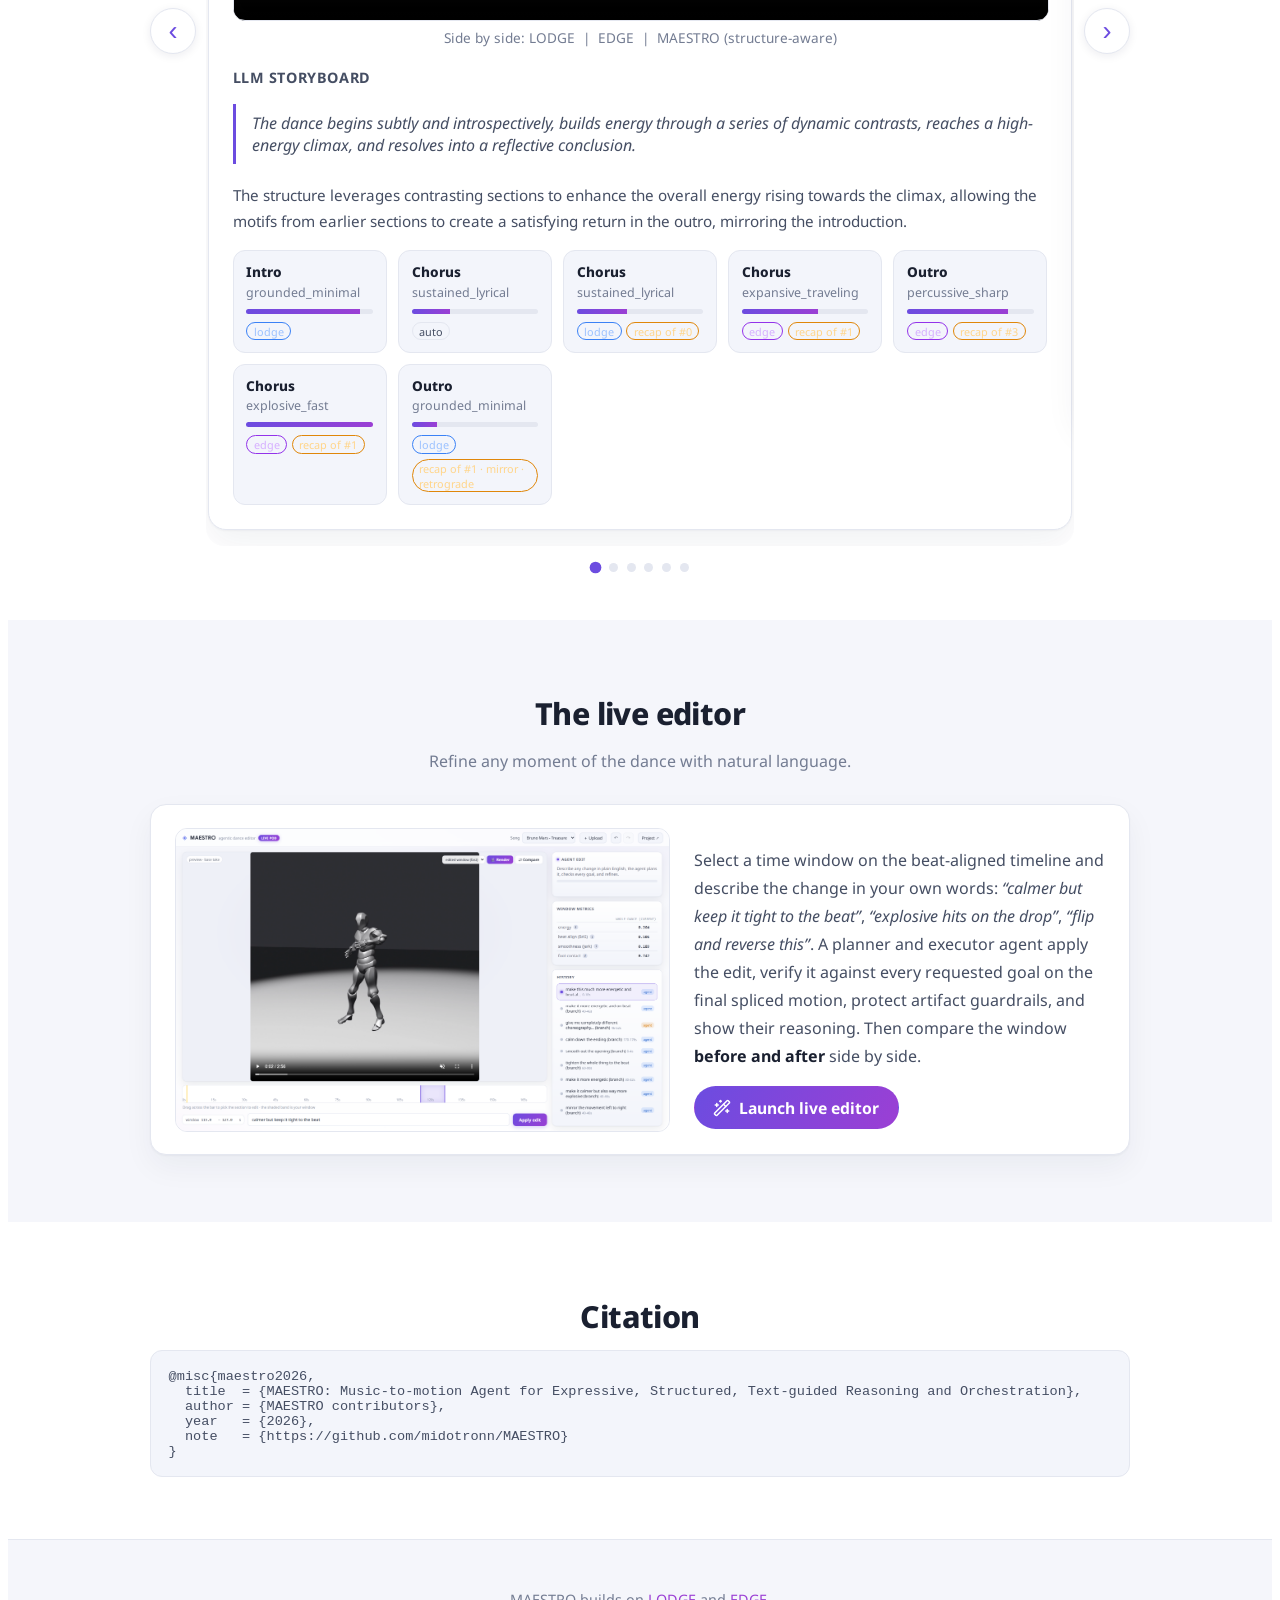
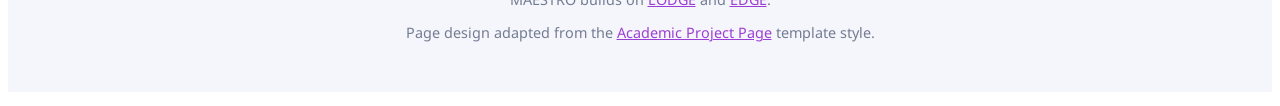
==== commit 83eb01c0: "feat(editor): clarify review flow and refresh method docs Replace ambiguous render controls with gui" ====
--- a/docs/index.html
+++ b/docs/index.html
@@ -4,11 +4,11 @@
   <meta charset="utf-8" />
   <meta name="viewport" content="width=device-width, initial-scale=1" />
   <title>MAESTRO: Agentic Music-to-Dance with Structure-Aware Choreography</title>
-  <meta name="description" content="MAESTRO is a training-free, agent-driven system that turns a song into a structured dance and lets you refine it with natural language. Music-to-motion Agent for Expressive, Structured, Text-guided Reasoning and Orchestration." />
+  <meta name="description" content="MAESTRO composes structure-aware dance from LODGE, EDGE, and recurring motifs, then provides a goal-verified natural-language editor with deterministic motion levers and window regeneration." />
   <meta name="keywords" content="dance generation, music to motion, LLM agent, choreography, LODGE, EDGE, structure, motif, beat alignment" />
   <meta property="og:title" content="MAESTRO: Agentic Music-to-Dance with Structure-Aware Choreography" />
-  <meta property="og:description" content="Structure-aware, training-free choreography plus a natural-language dance editor." />
-  <meta property="og:image" content="static/images/pipeline_diagram.png" />
+  <meta property="og:description" content="Structure-aware choreography plus a goal-verified natural-language dance editor." />
+  <meta property="og:image" content="static/images/framework.svg" />
   <meta property="og:type" content="website" />
   <link rel="preconnect" href="https://fonts.googleapis.com" />
   <link href="https://fonts.googleapis.com/css2?family=Google+Sans:wght@500;700;800&family=Noto+Sans:wght@400;600;700&display=swap" rel="stylesheet" />
@@ -39,17 +39,17 @@
       <h2 class="sec-title">Abstract</h2>
       <div class="card-m">
         <p class="prose">
-          MAESTRO generates dance from music without any task-specific training. It runs two complementary
-          motion generators, <b>LODGE</b> and <b>EDGE</b>, then uses LLM agents to <b>compose</b> a single coherent
-          performance rather than emit freestyle motion. A structure agent reads the song's musical form
-          (intro, verse, chorus, drop, outro) and energy arc; a <b>storyboard</b> agent authors a per-section plan
-          (role, intensity, movement vocabulary, preferred generator, and recurring motifs); and a
-          structure-aware assembler realizes that plan by arranging LODGE and EDGE material, reusing and
-          transforming motifs (mirror / retrograde) for recapitulation, and joining every switch with an
-          inertialized blend. Finally, an <b>interactive editor</b> lets a user select any time window and refine it
-          with natural language, with an agent that plans, verifies against the requested goals, and keeps the
-          motion smooth. The result reads as a deliberately composed piece and, on beat alignment, matches or
-          beats the stronger single generator.
+          MAESTRO is a training-free system for composing and editing music-driven dance. It first analyzes
+          musical structure from chroma, MFCC, energy, and downbeats, then an LLM <b>storyboard agent</b> assigns
+          each section a choreographic role, intensity, movement vocabulary, generator preference, and optional
+          recurring motif. A structure-aware selector realizes that plan from complementary <b>LODGE</b> and
+          <b>EDGE</b> motions plus mirrored, retimed, or retrograded motifs, and joins source changes with
+          inertialized transitions. MAESTRO also provides a windowed <b>natural-language editor</b>. Its planner
+          declares measurable goals and routes metric requests to deterministic monotone levers, while requests
+          for genuinely new choreography invoke window regeneration. The executor rejects regressions, adapts
+          regenerated motion to the requested targets on the final crossfaded window, and verifies every goal
+          before saving an undoable checkpoint. This combines whole-song compositional structure with localized,
+          transparent, goal-directed revision.
         </p>
       </div>
     </div>
@@ -59,42 +59,43 @@
   <section class="section alt-bg">
     <div class="container is-max-desktop">
       <h2 class="sec-title">How it works</h2>
-      <p class="sec-sub">Two LLM agents drive MAESTRO: a storyboard agent composes the dance, and a
-        planner-executor editing agent revises any part of it on request.</p>
+      <p class="sec-sub">Deterministic music analysis exposes the song's form. An LLM storyboard agent
+        composes across that form, and a planner-executor agent revises any selected window with verified tools.</p>
 
       <h3 class="sub-h">1. Composition: the storyboard agent</h3>
       <figure class="figure card-m diagram">
         <img src="static/images/framework.svg" alt="MAESTRO composition pipeline" />
-        <figcaption>An LLM storyboard agent reads the musical structure and composes a per-section plan,
-          which a structure-aware assembler realizes from LODGE, EDGE, and reused motifs.</figcaption>
+        <figcaption>Music analysis finds sections, repeats, downbeats, and the energy arc. The storyboard
+          agent turns them into a section plan, then a plan-aware selector and inertialized assembler realize
+          the dance from LODGE, EDGE, and transformed motifs.</figcaption>
       </figure>
       <div class="stages">
         <div class="stage">
           <div class="n">STAGE 1</div>
           <h4>Structure analysis</h4>
-          <p>The song is segmented into sections over chroma and MFCC, musically repeated sections are
-          labeled, and an energy arc is built. Boundaries snap to downbeats.</p>
+          <p>Chroma, MFCC, energy, and downbeats produce sections, repetition labels, roles, and an energy
+          arc. This stage is deterministic and has a robust musical fallback.</p>
         </div>
         <div class="stage">
           <div class="n">STAGE 2</div>
           <h4>Storyboard agent</h4>
-          <p>An LLM authors a plan per section: its role in the arc, target intensity, movement vocabulary,
-          preferred generator, and any motif to recall (optionally mirrored or reversed).</p>
+          <p>An LLM, with a deterministic fallback, authors each section's role, target intensity, movement
+          vocabulary, generator preference, and any motif recurrence or transformation.</p>
         </div>
         <div class="stage">
           <div class="n">STAGE 3</div>
           <h4>Structure-aware assembly</h4>
-          <p>Per section, the assembler picks LODGE, EDGE, or a transformed motif that best matches the plan
-          while staying smooth, joining every source change with an inertialized transition.</p>
+          <p>Each section scores LODGE, EDGE, and eligible motifs for plan alignment and local coherence.
+          Source changes are joined with training-free inertialized transitions.</p>
         </div>
       </div>
 
       <h3 class="sub-h" style="margin-top:2.2rem">2. Editing: a planner-executor loop</h3>
       <figure class="figure card-m diagram">
         <img src="static/images/editing_loop.svg" alt="MAESTRO natural-language editing agent" />
-        <figcaption>Select a window and describe the change: an LLM planner declares the goals and plans tool
-          steps, an executor applies them while rejecting regressions, and a verifier checks every requested
-          goal, refining the plan with feedback until the goals are met.</figcaption>
+        <figcaption>Select a window and describe the change. The planner declares goals, deterministic levers
+          handle measurable edits, and LODGE or EDGE regeneration supplies genuinely new motion. The result is
+          crossfaded, adaptively dialed to its targets, and verified on the final window before checkpointing.</figcaption>
       </figure>
     </div>
   </section>
@@ -120,7 +121,7 @@
             Select a time window on the beat-aligned timeline and describe the change in your own words:
             <i>&ldquo;calmer but keep it tight to the beat&rdquo;</i>, <i>&ldquo;explosive hits on the drop&rdquo;</i>,
             <i>&ldquo;flip and reverse this&rdquo;</i>. A planner and executor agent apply the edit, verify it against every
-            requested goal, keep the motion smooth, and show their reasoning. Then compare the window
+            requested goal on the final spliced motion, protect artifact guardrails, and show their reasoning. Then compare the window
             <b>before and after</b> side by side.
           </p>
           <div class="btns" style="justify-content:flex-start;margin-top:1rem">
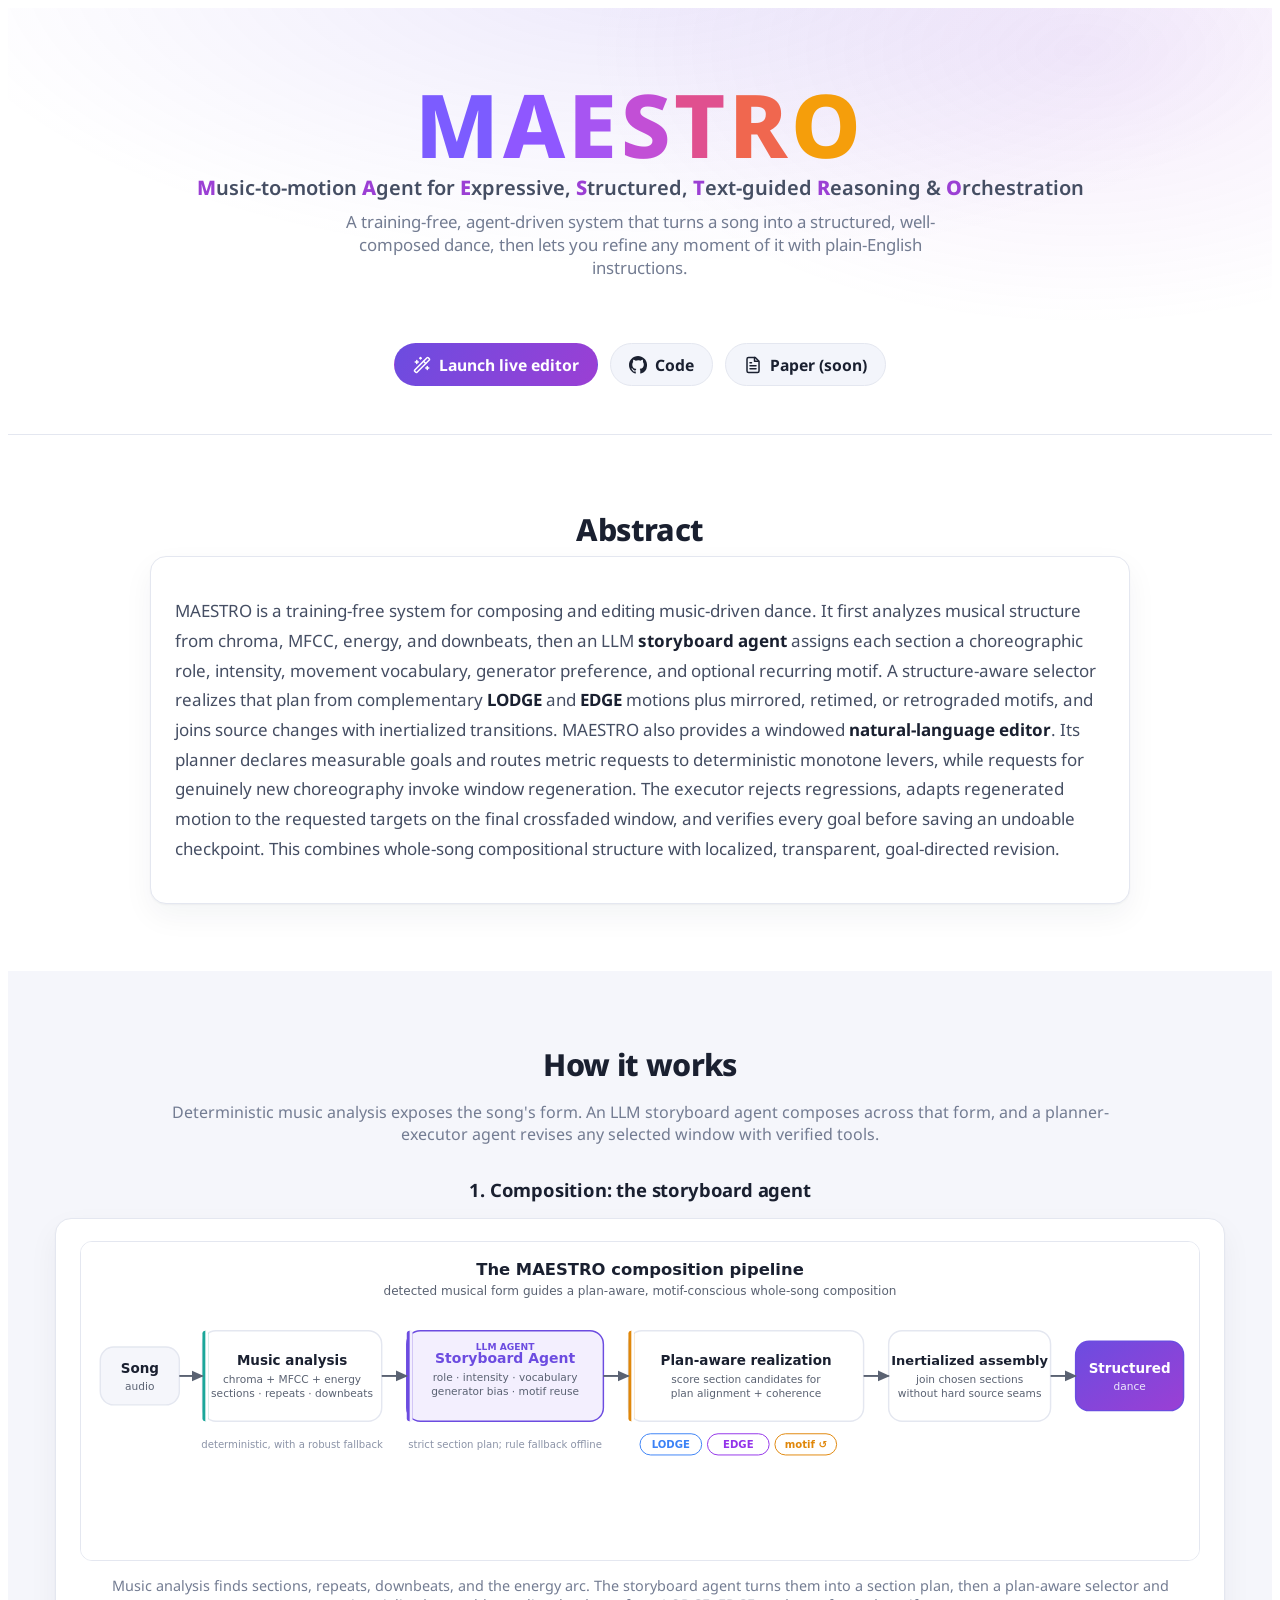
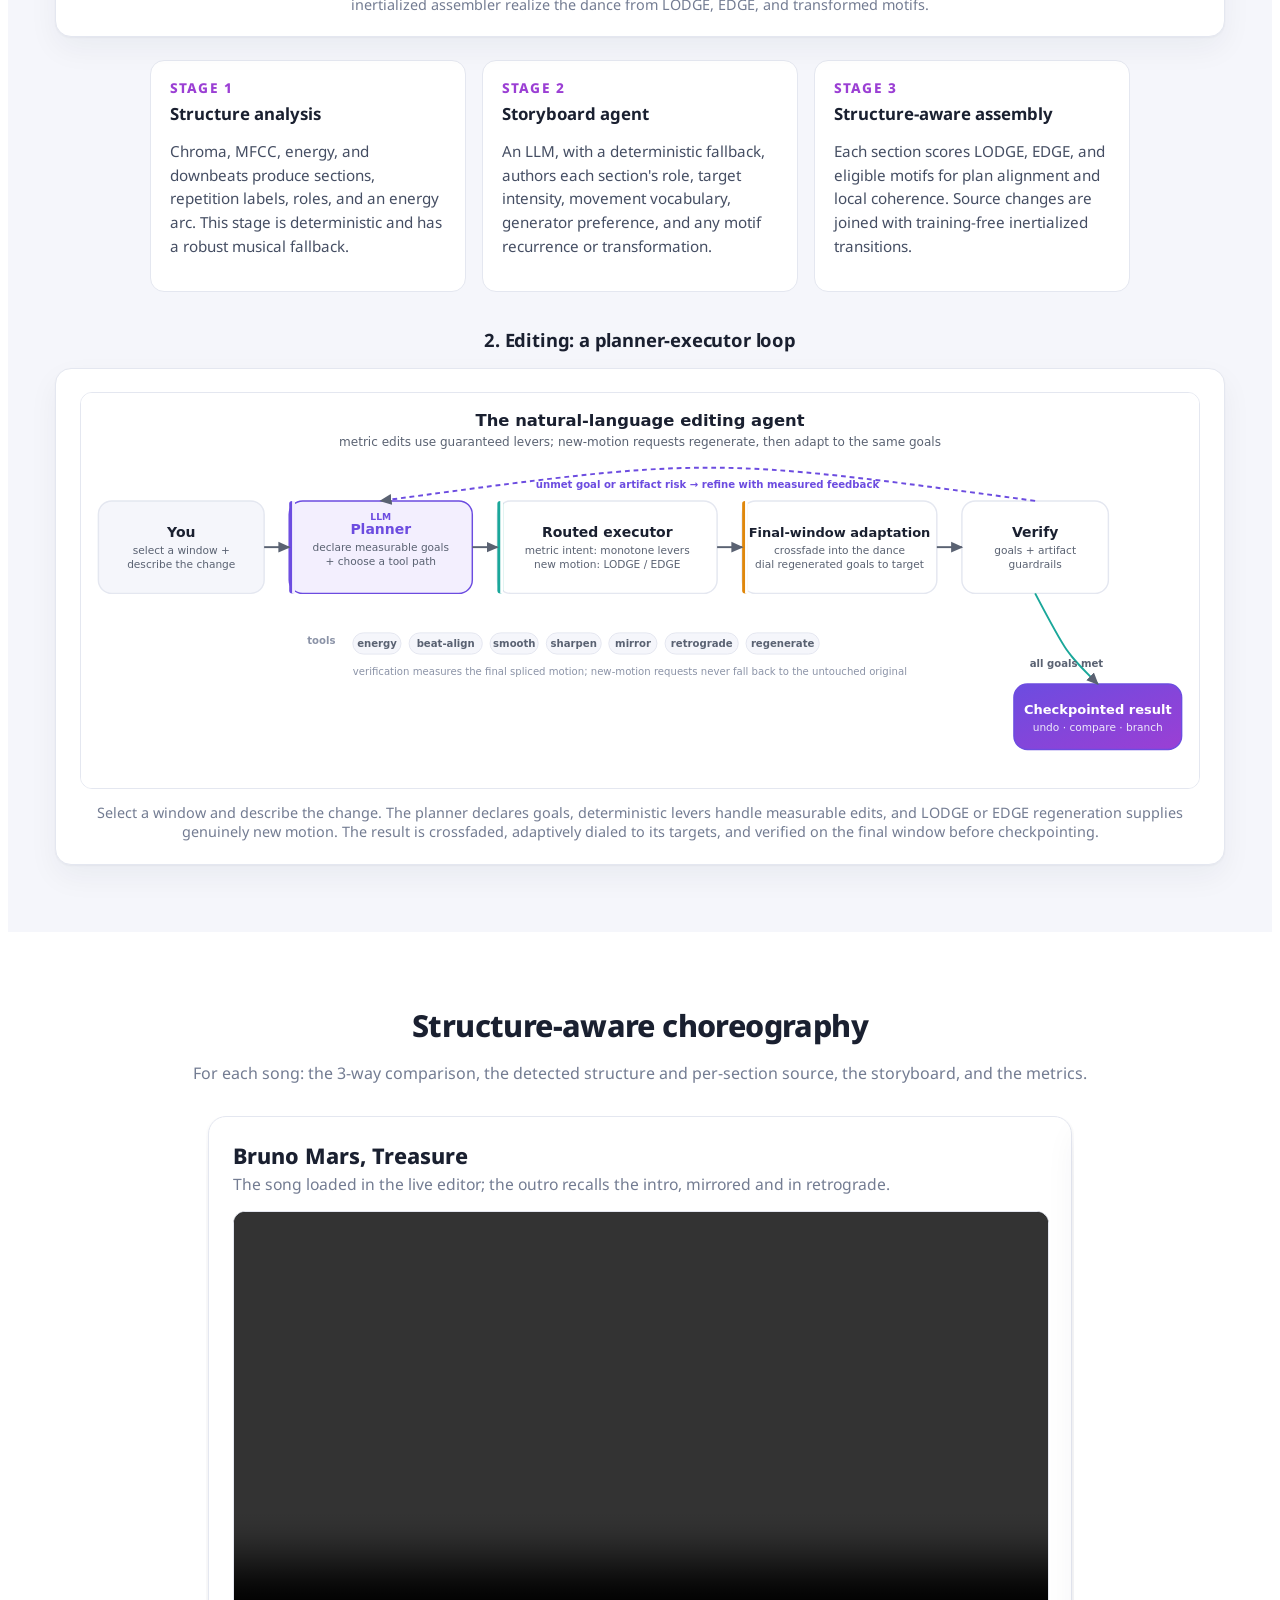
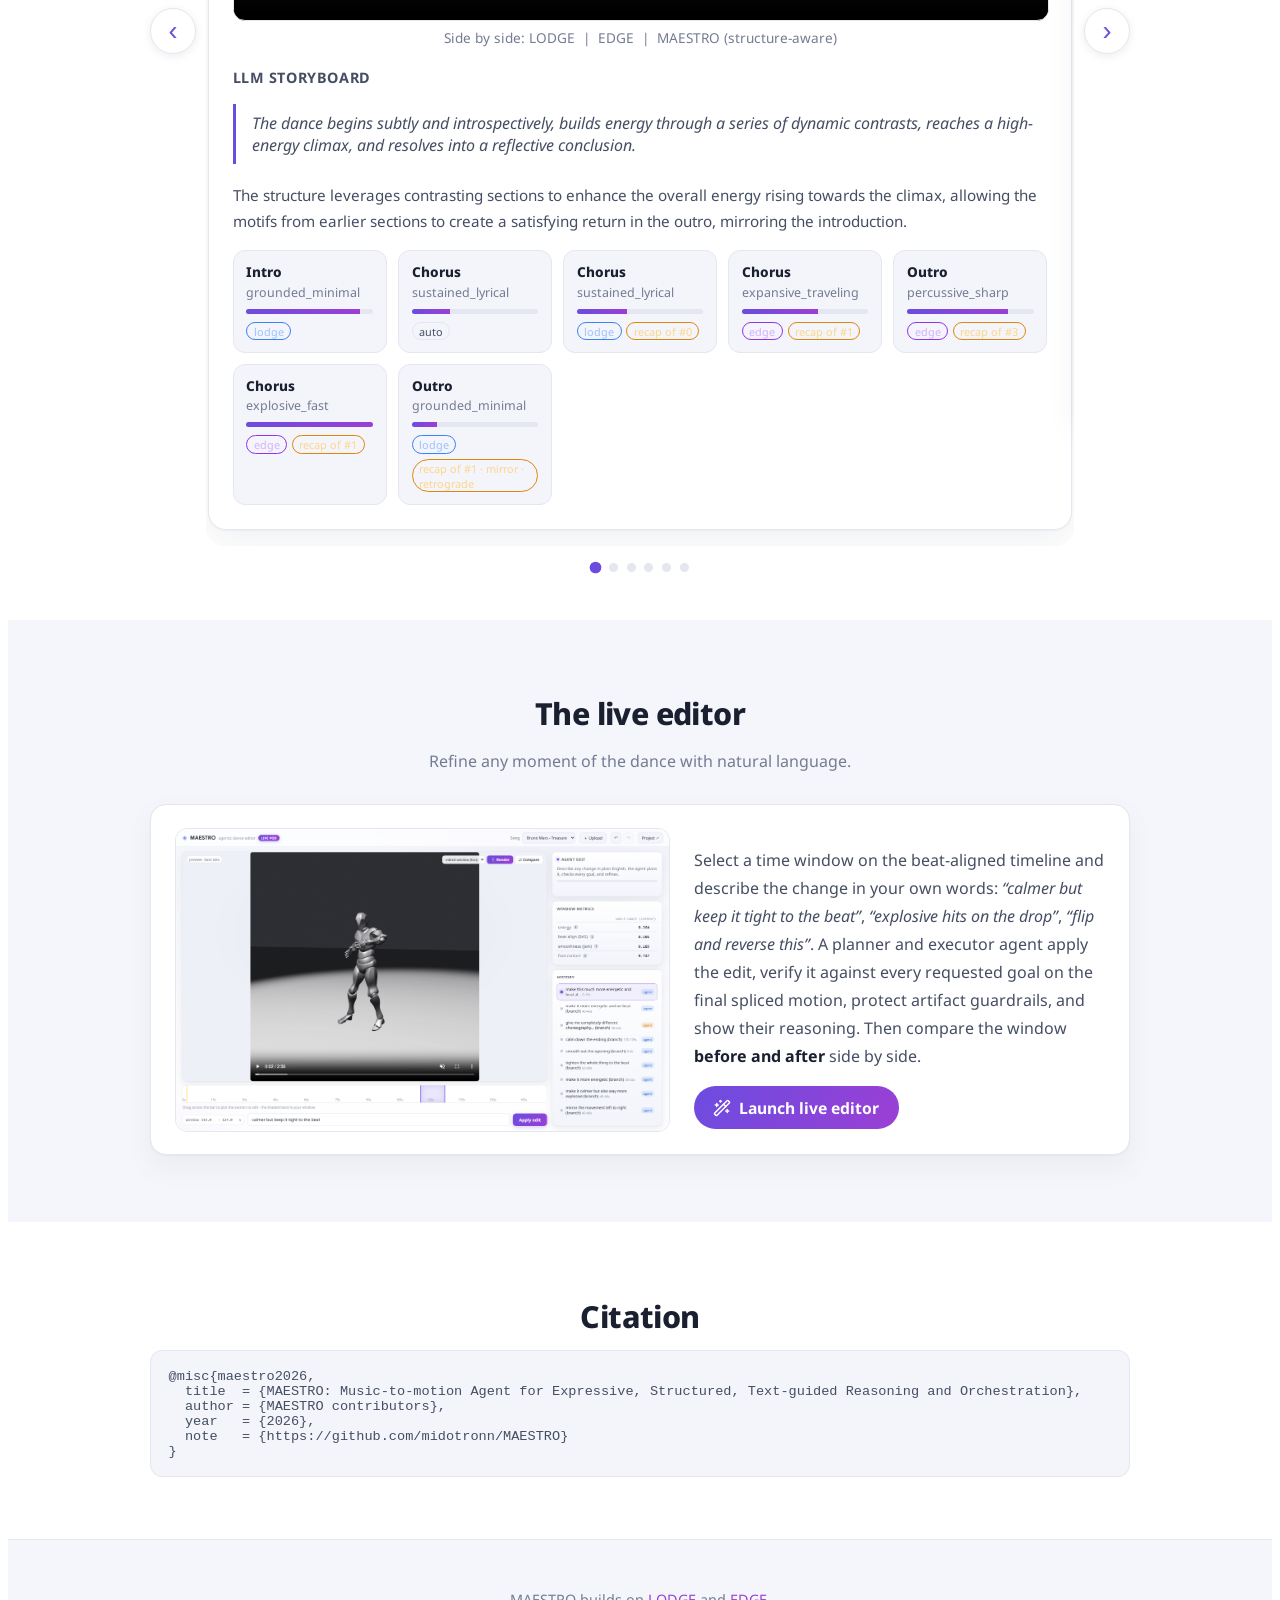
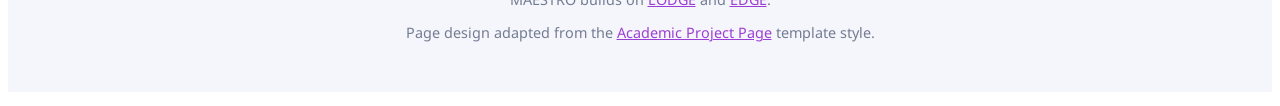
==== commit c62a097c: "fix(web): bust cached editor and diagram assets Co-authored-by: Copilot <223556219+Copilot@users.nor" ====
--- a/docs/index.html
+++ b/docs/index.html
@@ -64,7 +64,7 @@
 
       <h3 class="sub-h">1. Composition: the storyboard agent</h3>
       <figure class="figure card-m diagram">
-        <img src="static/images/framework.svg" alt="MAESTRO composition pipeline" />
+        <img src="static/images/framework.svg?v=20260804-2" alt="MAESTRO composition pipeline" />
         <figcaption>Music analysis finds sections, repeats, downbeats, and the energy arc. The storyboard
           agent turns them into a section plan, then a plan-aware selector and inertialized assembler realize
           the dance from LODGE, EDGE, and transformed motifs.</figcaption>
@@ -92,7 +92,7 @@
 
       <h3 class="sub-h" style="margin-top:2.2rem">2. Editing: a planner-executor loop</h3>
       <figure class="figure card-m diagram">
-        <img src="static/images/editing_loop.svg" alt="MAESTRO natural-language editing agent" />
+        <img src="static/images/editing_loop.svg?v=20260804-2" alt="MAESTRO natural-language editing agent" />
         <figcaption>Select a window and describe the change. The planner declares goals, deterministic levers
           handle measurable edits, and LODGE or EDGE regeneration supplies genuinely new motion. The result is
           crossfaded, adaptively dialed to its targets, and verified on the final window before checkpointing.</figcaption>
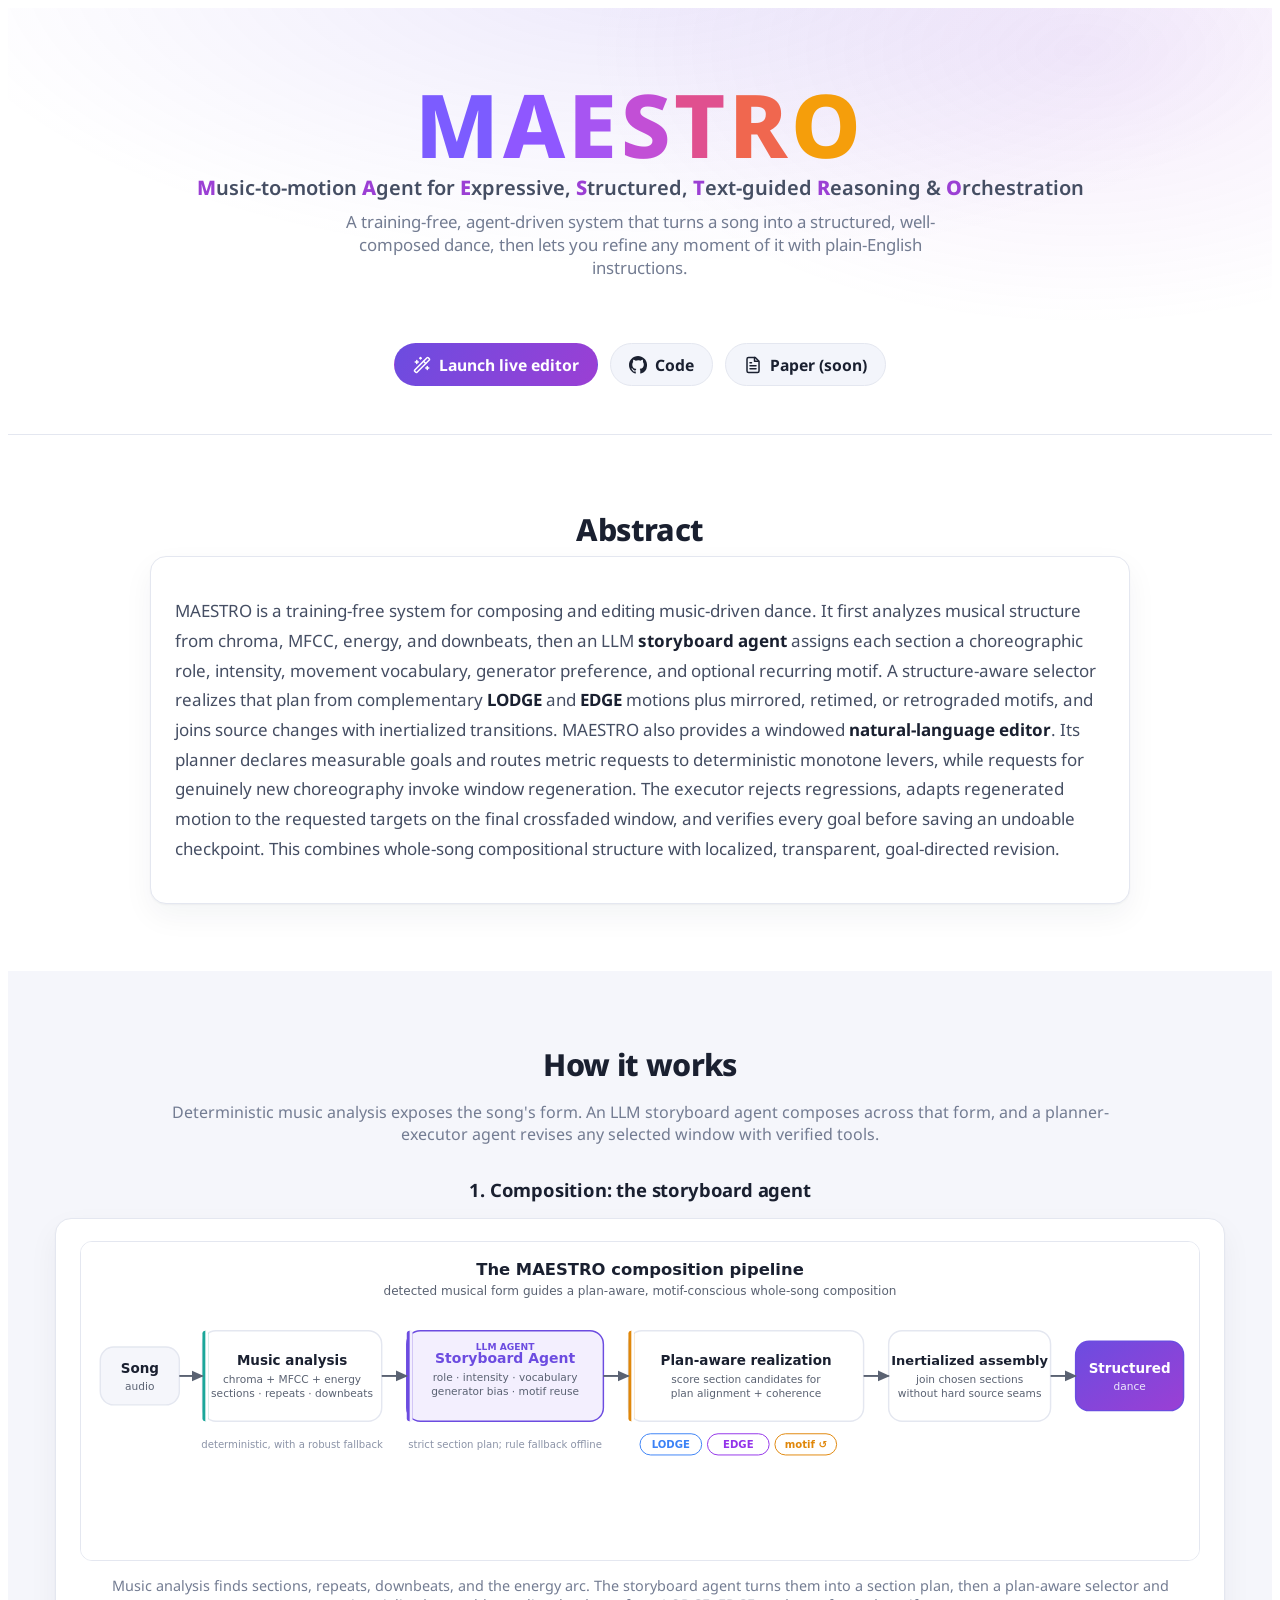
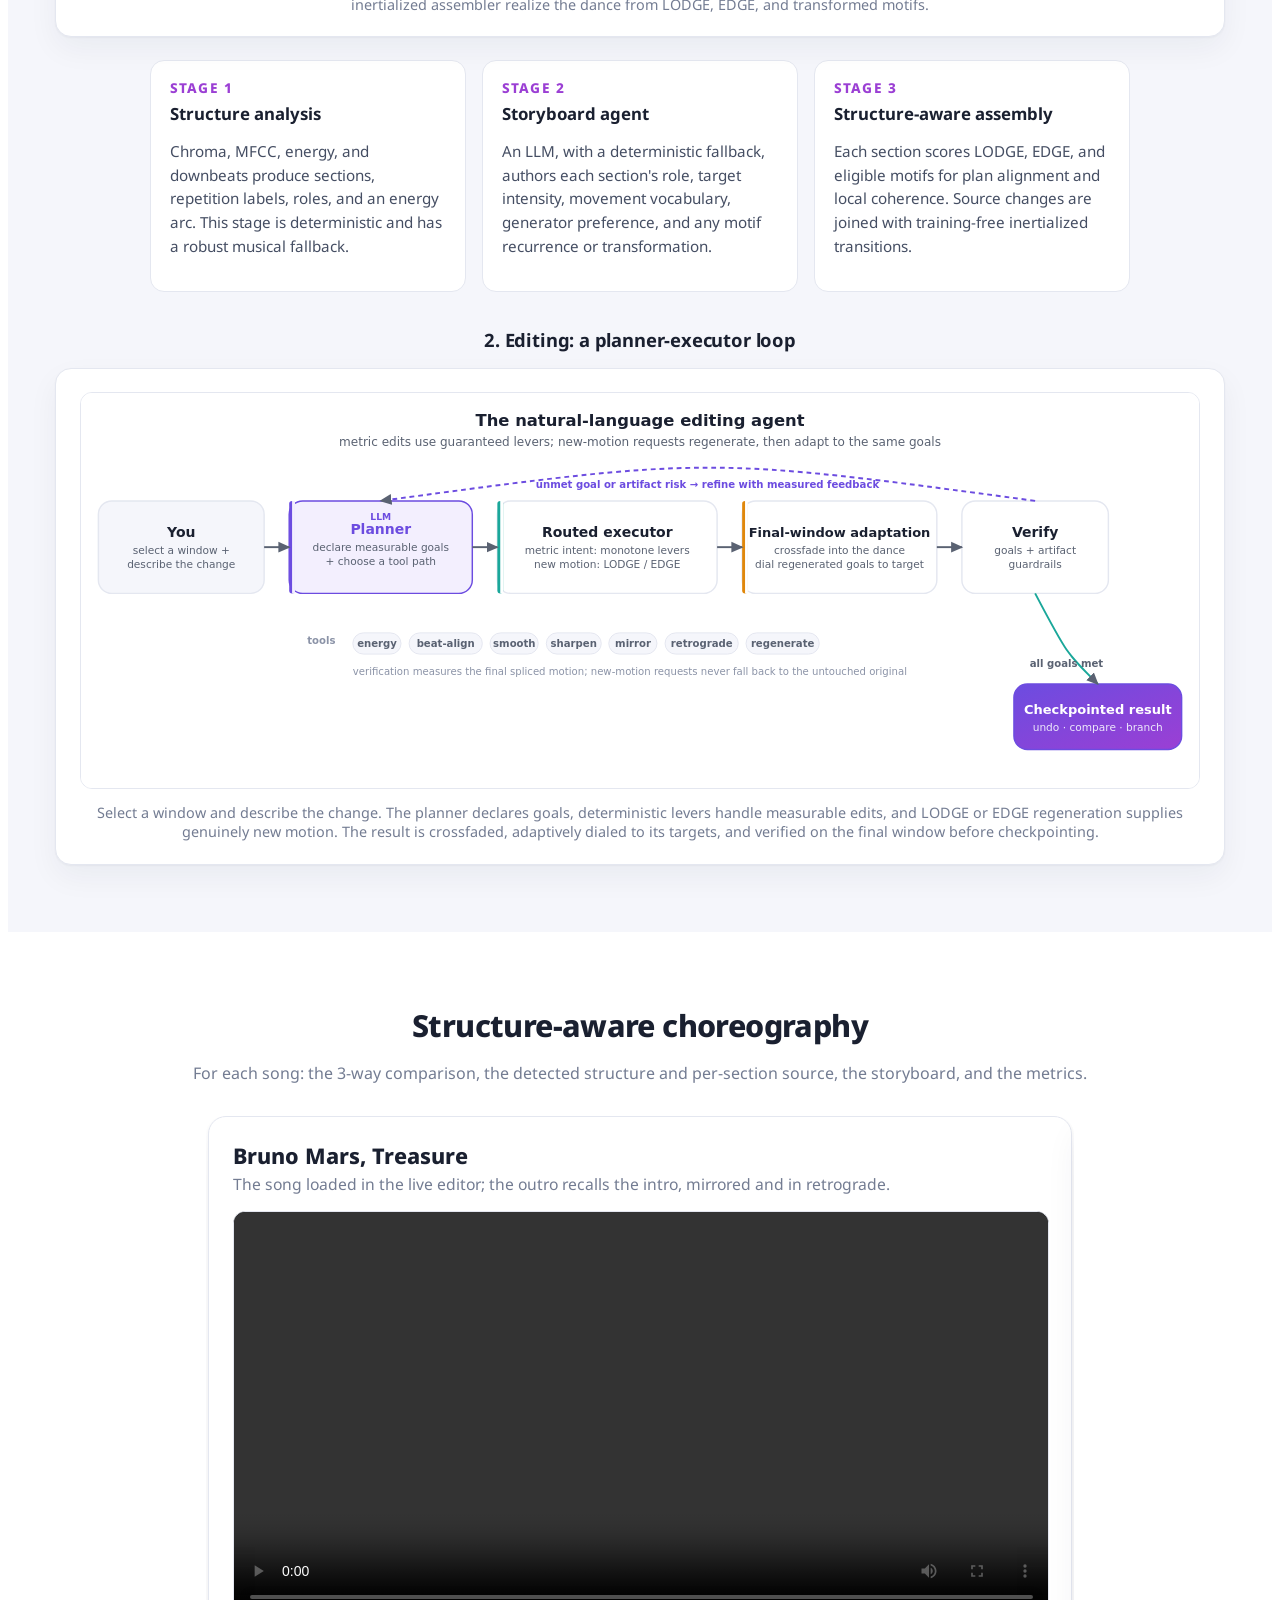
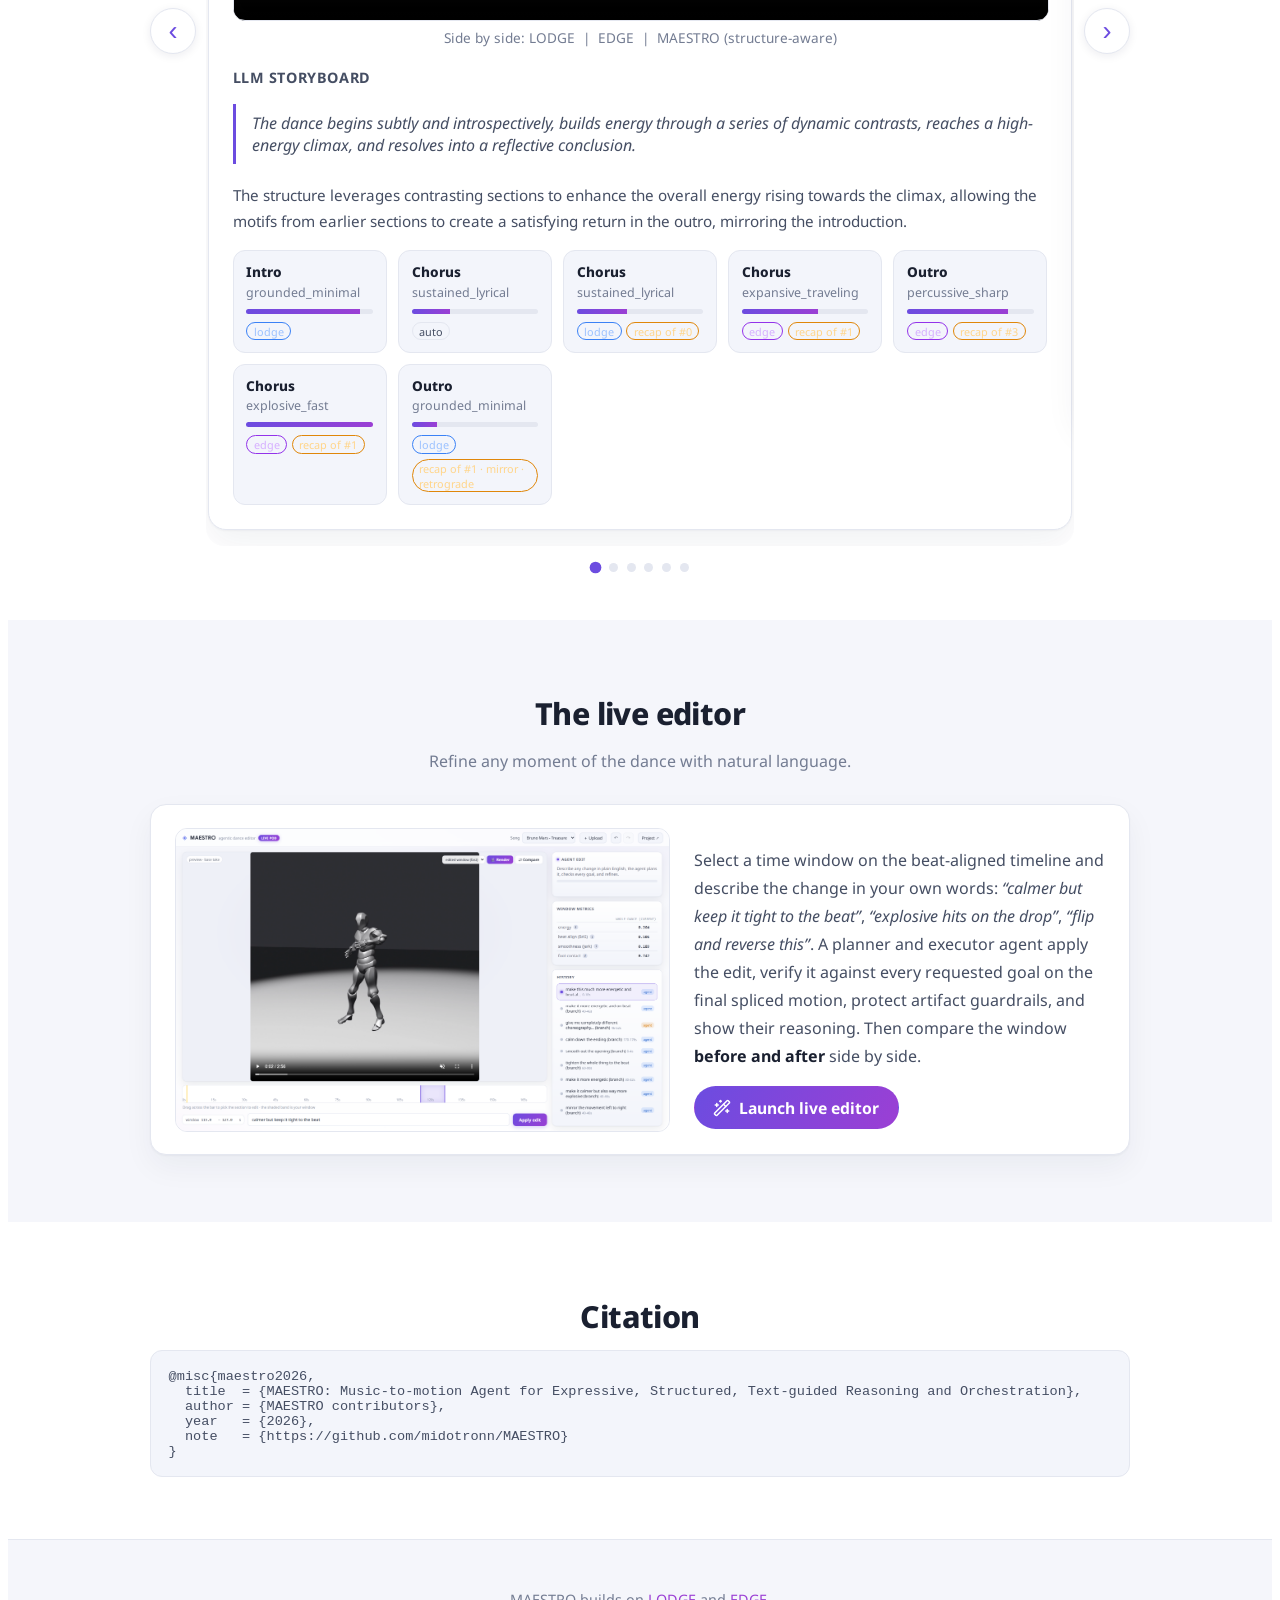
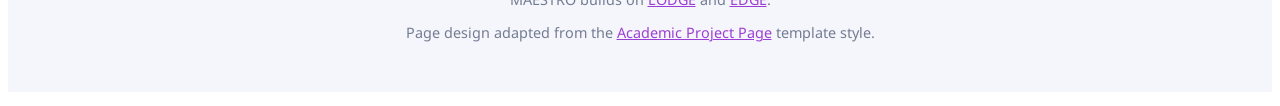
==== commit de1c3d10: "feat(web): add MAESTRO browser favicon Co-authored-by: Copilot <223556219+Copilot@users.noreply.gith" ====
--- a/docs/index.html
+++ b/docs/index.html
@@ -10,6 +10,7 @@
   <meta property="og:description" content="Structure-aware choreography plus a goal-verified natural-language dance editor." />
   <meta property="og:image" content="static/images/framework.svg" />
   <meta property="og:type" content="website" />
+  <link rel="icon" type="image/svg+xml" href="static/images/favicon.svg?v=20260804-3" />
   <link rel="preconnect" href="https://fonts.googleapis.com" />
   <link href="https://fonts.googleapis.com/css2?family=Google+Sans:wght@500;700;800&family=Noto+Sans:wght@400;600;700&display=swap" rel="stylesheet" />
   <link rel="stylesheet" href="static/css/style.css" />
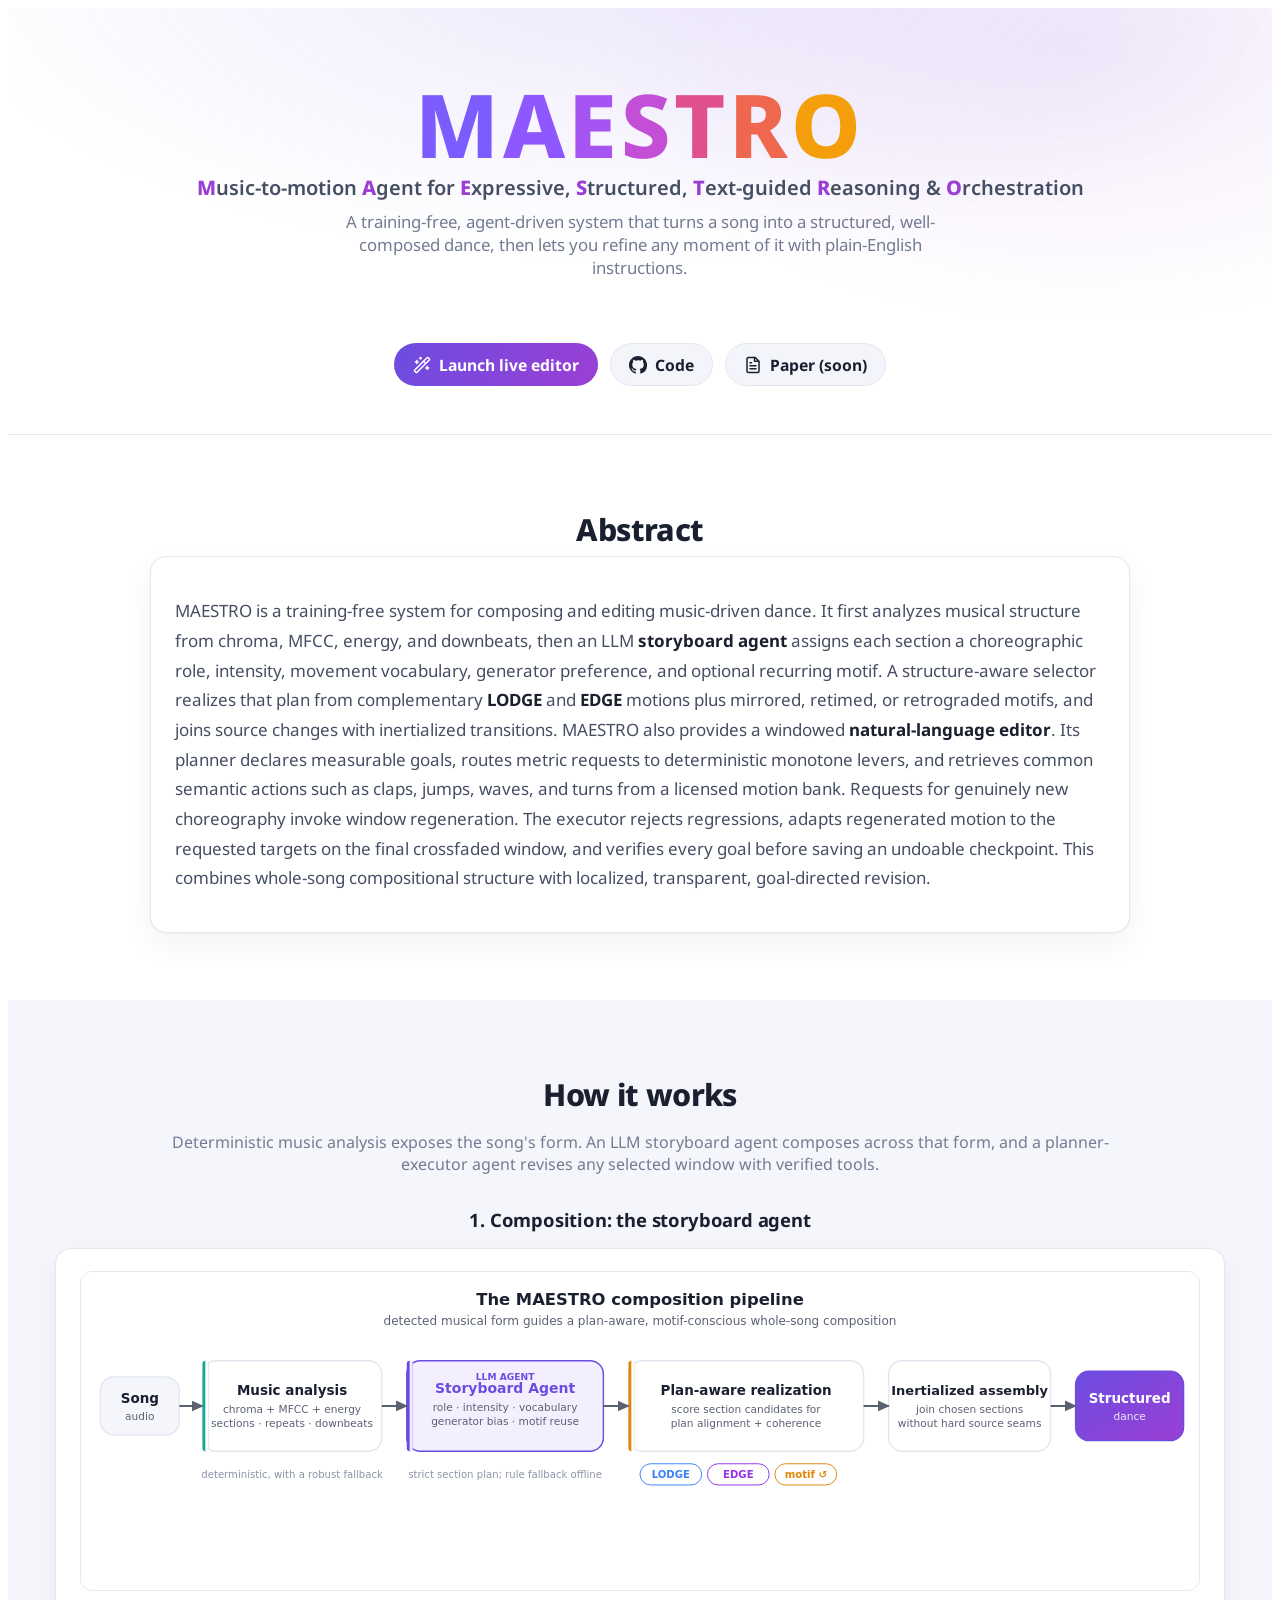
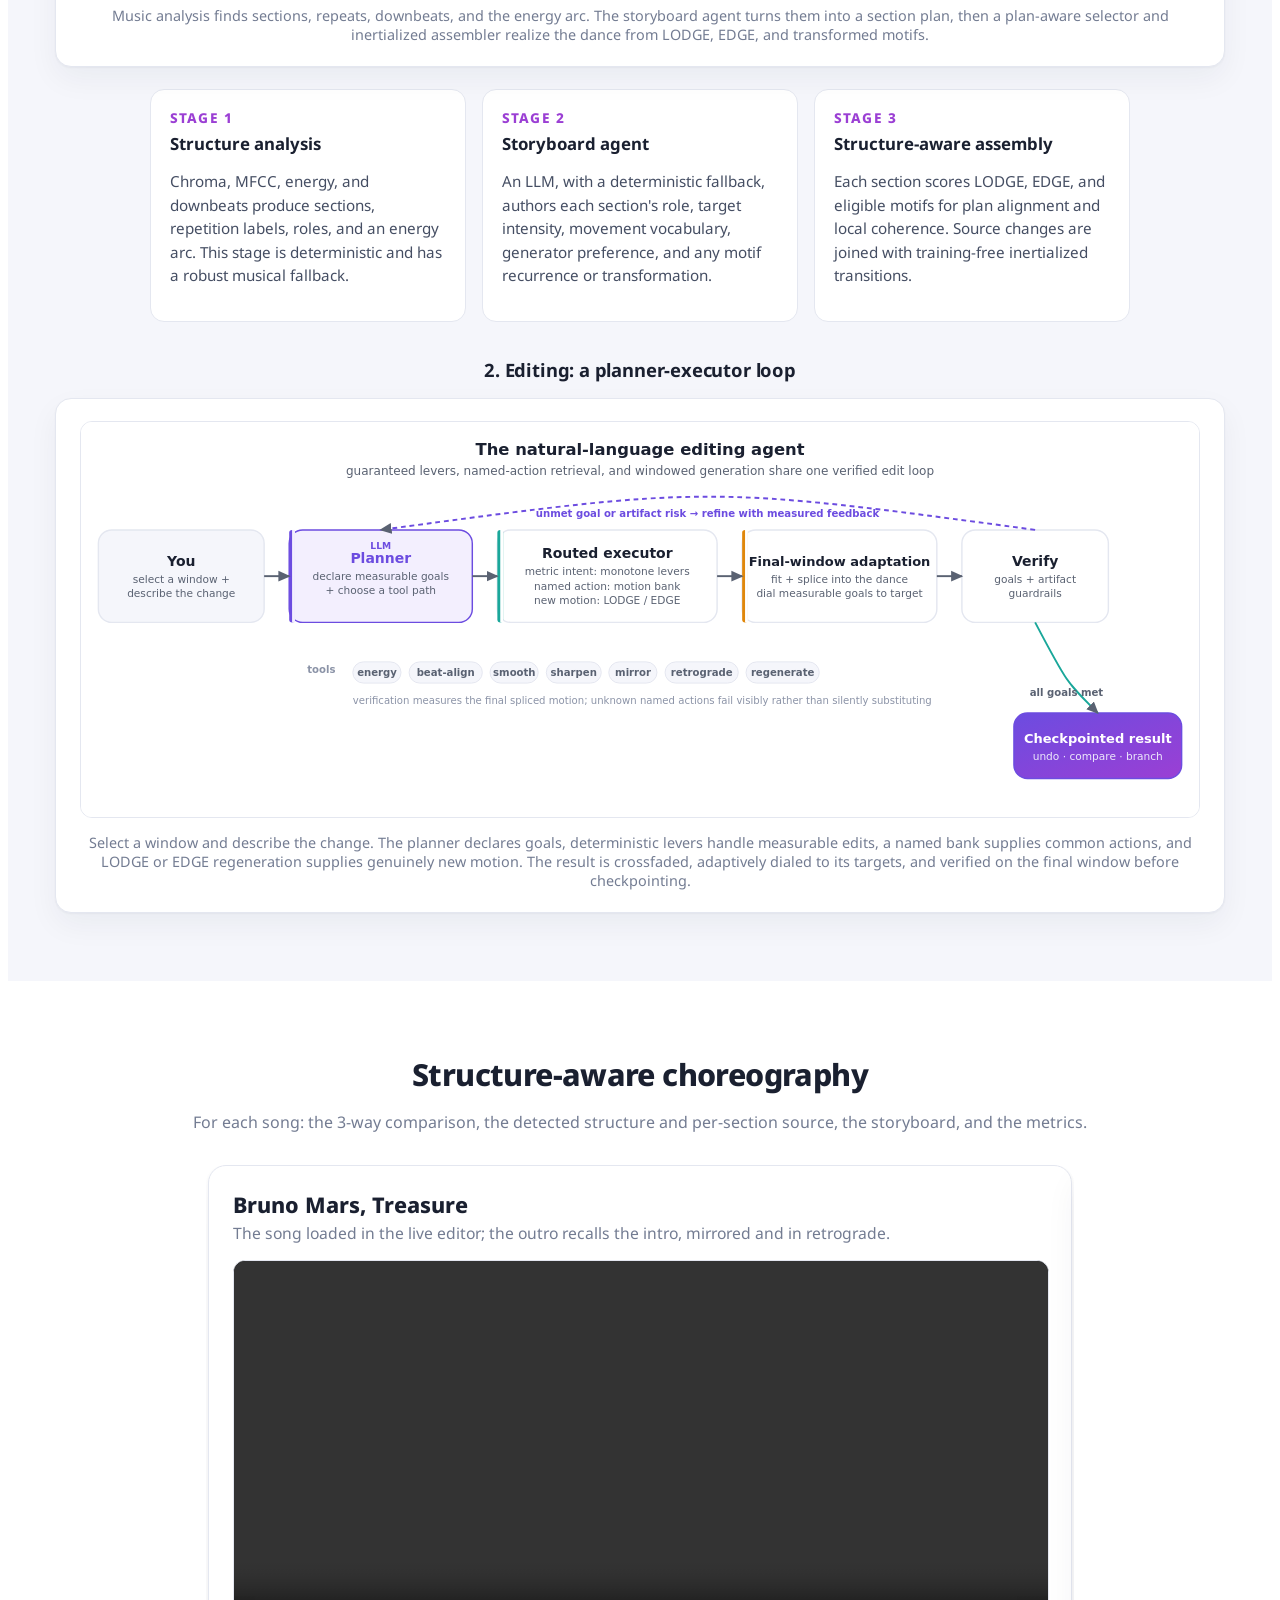
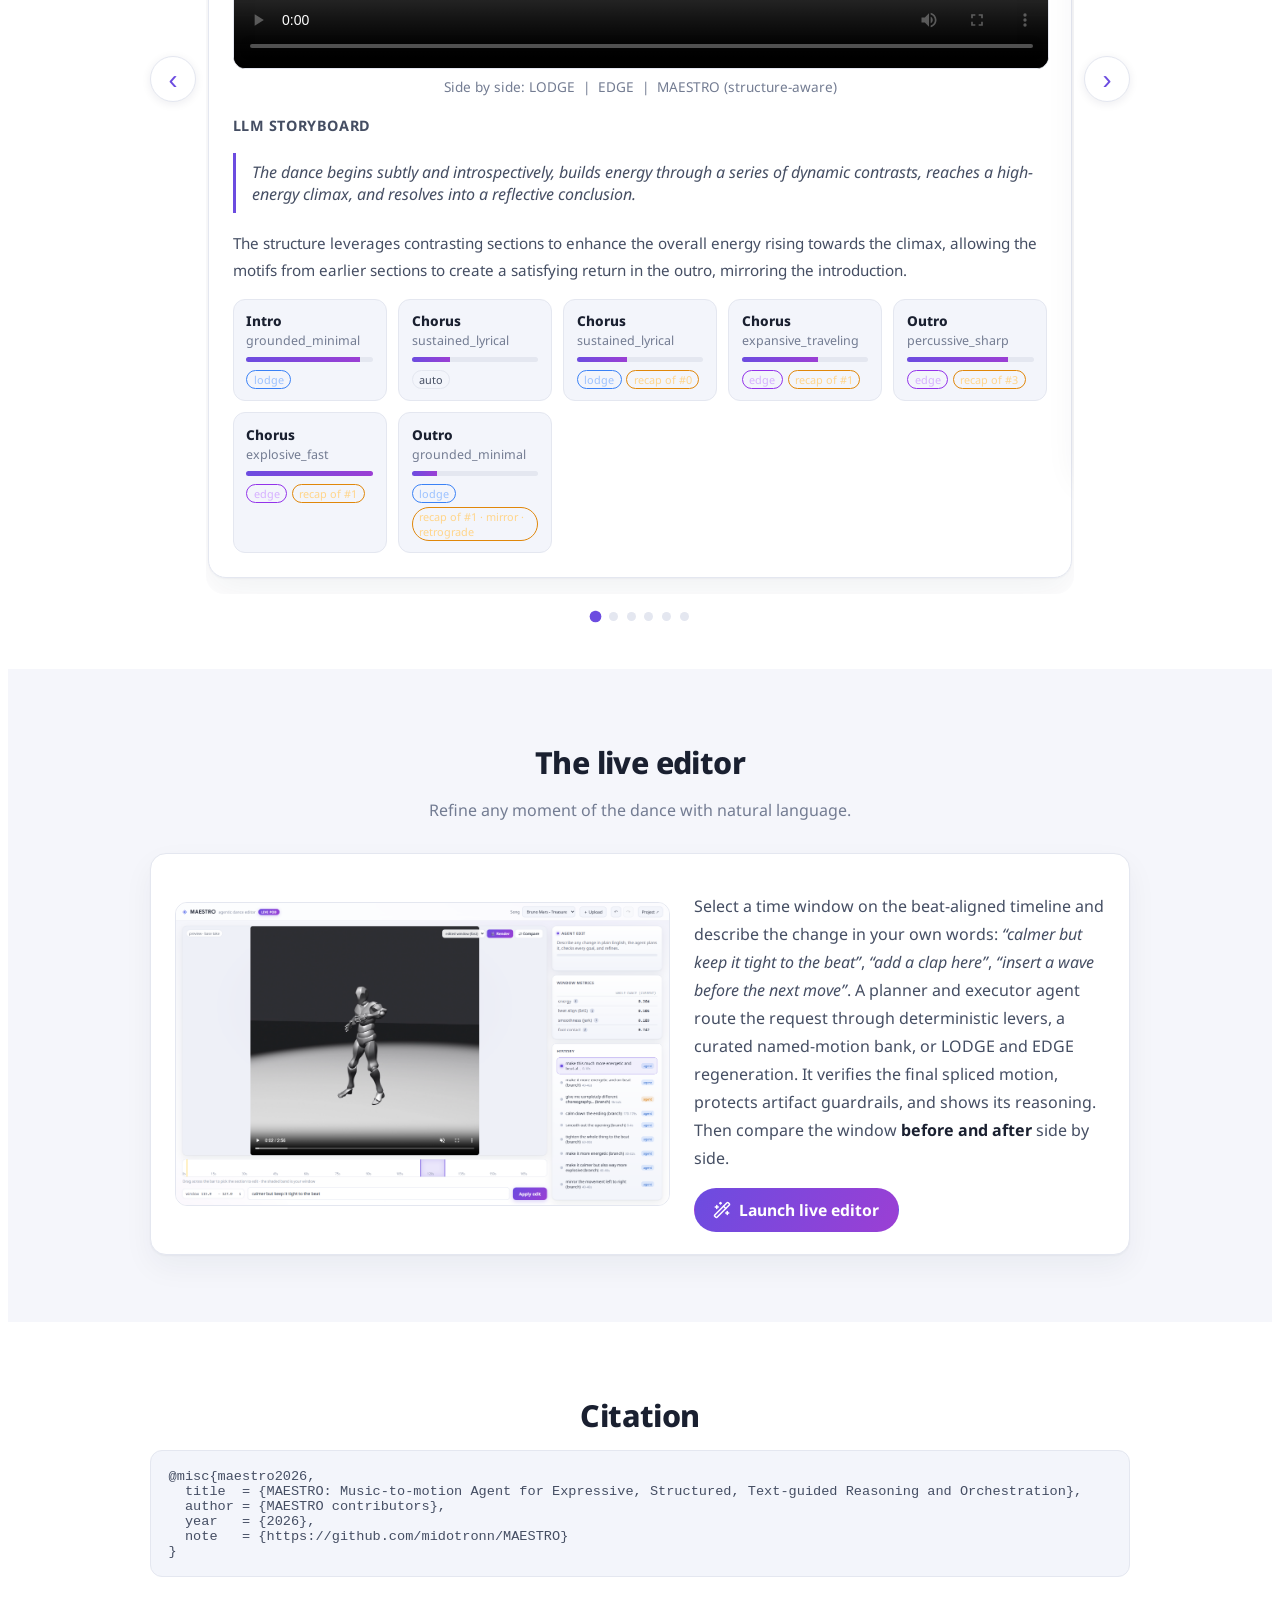
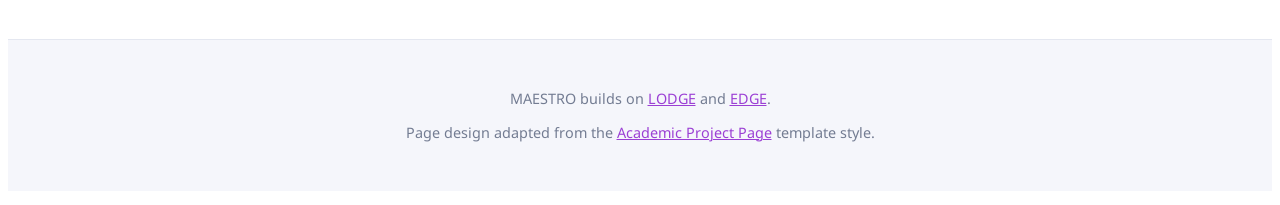
==== commit b509e0dd: "feat(editor): manifest-driven named motion bank for semantic window edits Adds a curated bank of 20 " ====
--- a/docs/index.html
+++ b/docs/index.html
@@ -46,7 +46,8 @@
           recurring motif. A structure-aware selector realizes that plan from complementary <b>LODGE</b> and
           <b>EDGE</b> motions plus mirrored, retimed, or retrograded motifs, and joins source changes with
           inertialized transitions. MAESTRO also provides a windowed <b>natural-language editor</b>. Its planner
-          declares measurable goals and routes metric requests to deterministic monotone levers, while requests
+          declares measurable goals, routes metric requests to deterministic monotone levers, and retrieves
+          common semantic actions such as claps, jumps, waves, and turns from a licensed motion bank. Requests
           for genuinely new choreography invoke window regeneration. The executor rejects regressions, adapts
           regenerated motion to the requested targets on the final crossfaded window, and verifies every goal
           before saving an undoable checkpoint. This combines whole-song compositional structure with localized,
@@ -95,7 +96,8 @@
       <figure class="figure card-m diagram">
         <img src="static/images/editing_loop.svg?v=20260804-2" alt="MAESTRO natural-language editing agent" />
         <figcaption>Select a window and describe the change. The planner declares goals, deterministic levers
-          handle measurable edits, and LODGE or EDGE regeneration supplies genuinely new motion. The result is
+          handle measurable edits, a named bank supplies common actions, and LODGE or EDGE regeneration supplies
+          genuinely new motion. The result is
           crossfaded, adaptively dialed to its targets, and verified on the final window before checkpointing.</figcaption>
       </figure>
     </div>
@@ -120,10 +122,11 @@
         <div>
           <p class="prose" style="font-size:1rem">
             Select a time window on the beat-aligned timeline and describe the change in your own words:
-            <i>&ldquo;calmer but keep it tight to the beat&rdquo;</i>, <i>&ldquo;explosive hits on the drop&rdquo;</i>,
-            <i>&ldquo;flip and reverse this&rdquo;</i>. A planner and executor agent apply the edit, verify it against every
-            requested goal on the final spliced motion, protect artifact guardrails, and show their reasoning. Then compare the window
-            <b>before and after</b> side by side.
+            <i>&ldquo;calmer but keep it tight to the beat&rdquo;</i>, <i>&ldquo;add a clap here&rdquo;</i>,
+            <i>&ldquo;insert a wave before the next move&rdquo;</i>. A planner and executor agent route the request
+            through deterministic levers, a curated named-motion bank, or LODGE and EDGE regeneration. It verifies
+            the final spliced motion, protects artifact guardrails, and shows its reasoning. Then compare the
+            window <b>before and after</b> side by side.
           </p>
           <div class="btns" style="justify-content:flex-start;margin-top:1rem">
             <a class="btn primary" href="/"><span class="ic"><svg viewBox="0 0 24 24" fill="none" stroke="currentColor" stroke-width="2" stroke-linecap="round" stroke-linejoin="round" aria-hidden="true"><path d="m21.64 3.64-1.28-1.28a1.21 1.21 0 0 0-1.72 0L2.36 18.64a1.21 1.21 0 0 0 0 1.72l1.28 1.28a1.2 1.2 0 0 0 1.72 0L21.64 5.36a1.2 1.2 0 0 0 0-1.72Z"/><path d="m14 7 3 3"/><path d="M5 6v4"/><path d="M19 14v4"/><path d="M10 2v2"/><path d="M7 8H3"/><path d="M21 16h-4"/><path d="M11 3H9"/></svg></span> Launch live editor</a>
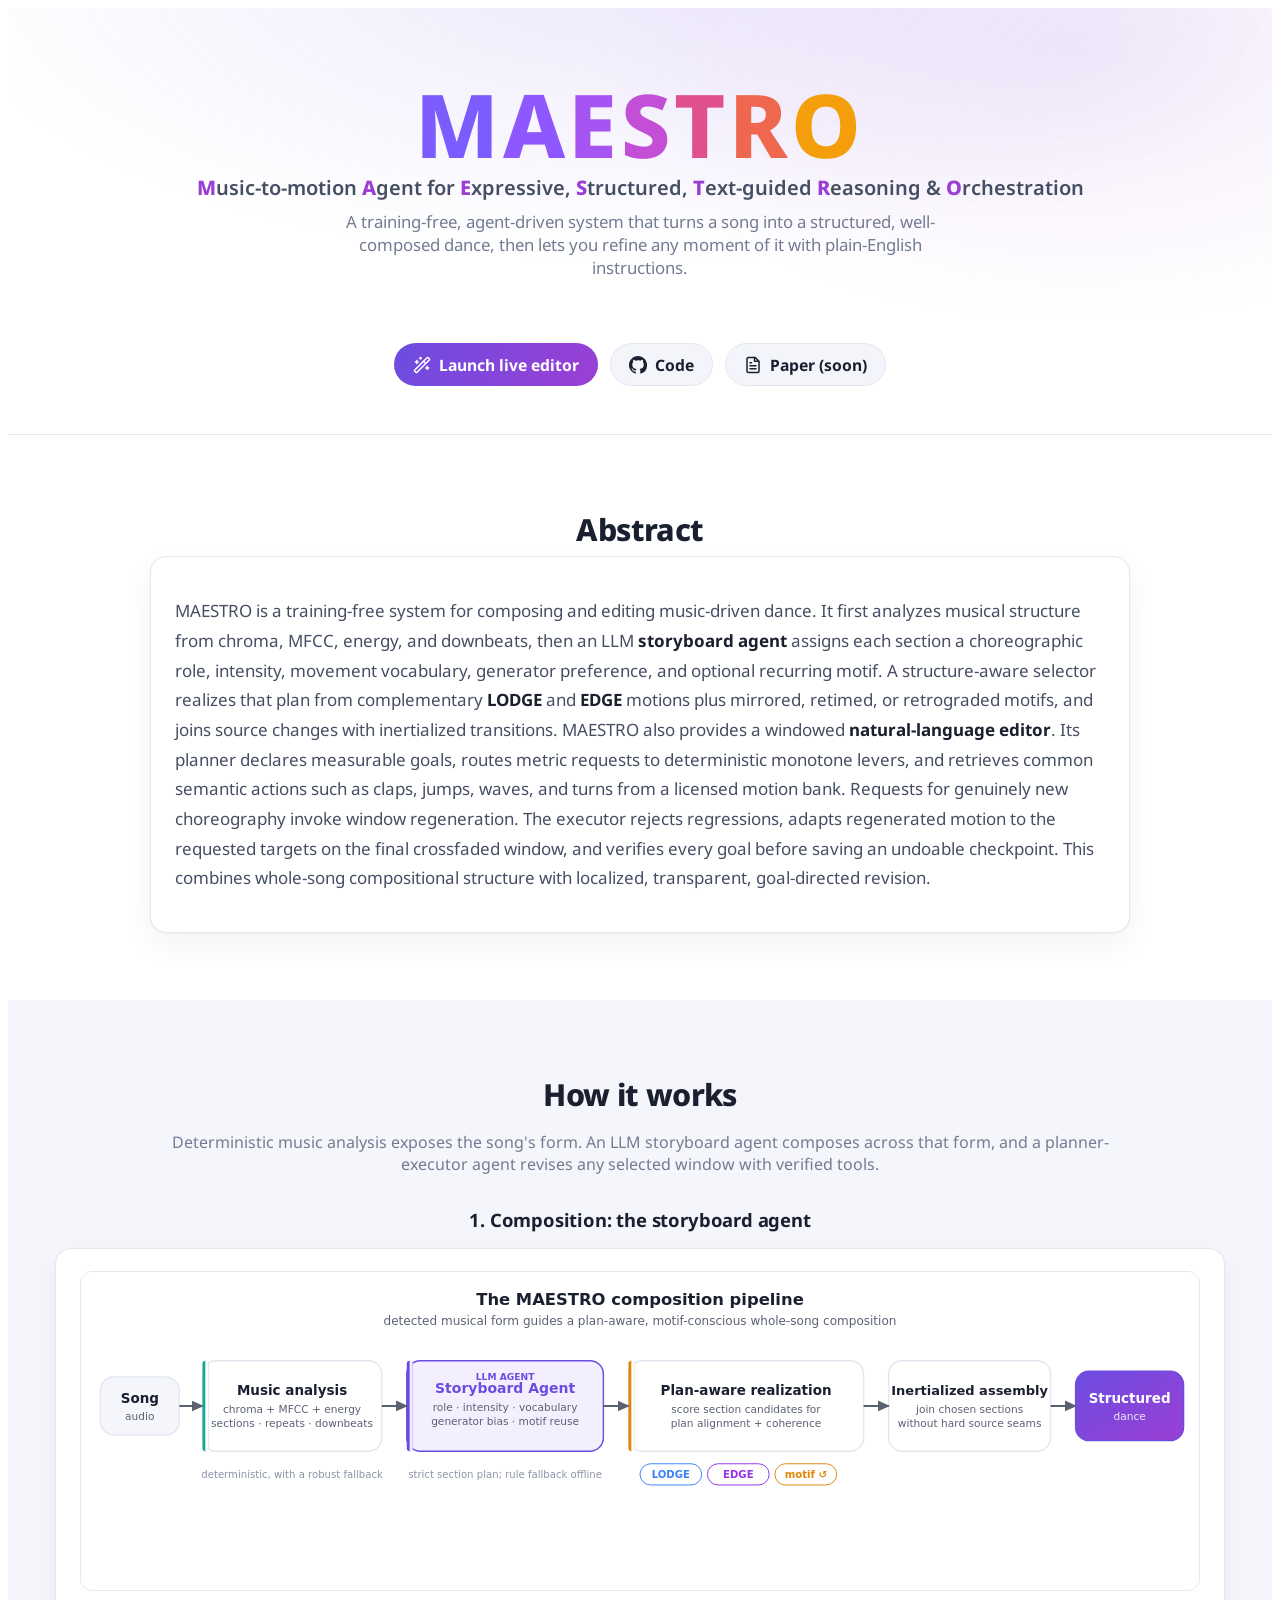
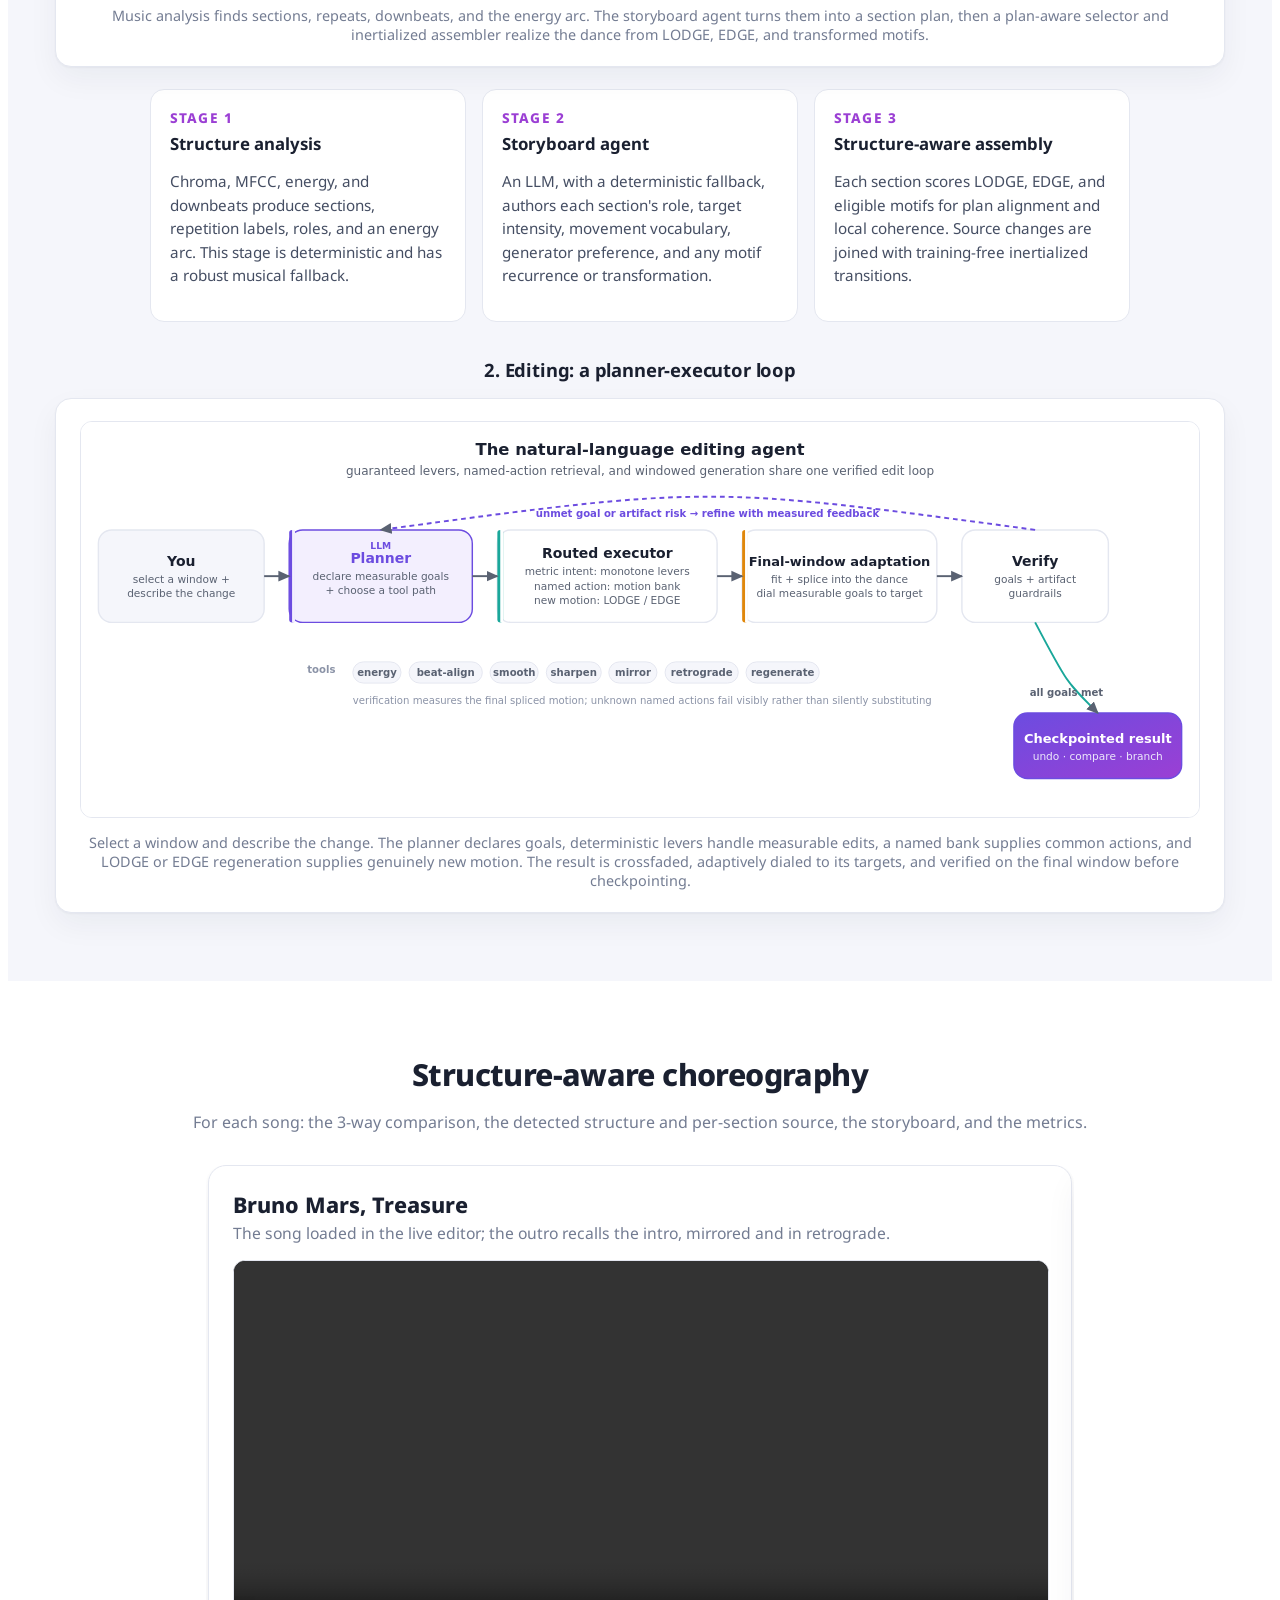
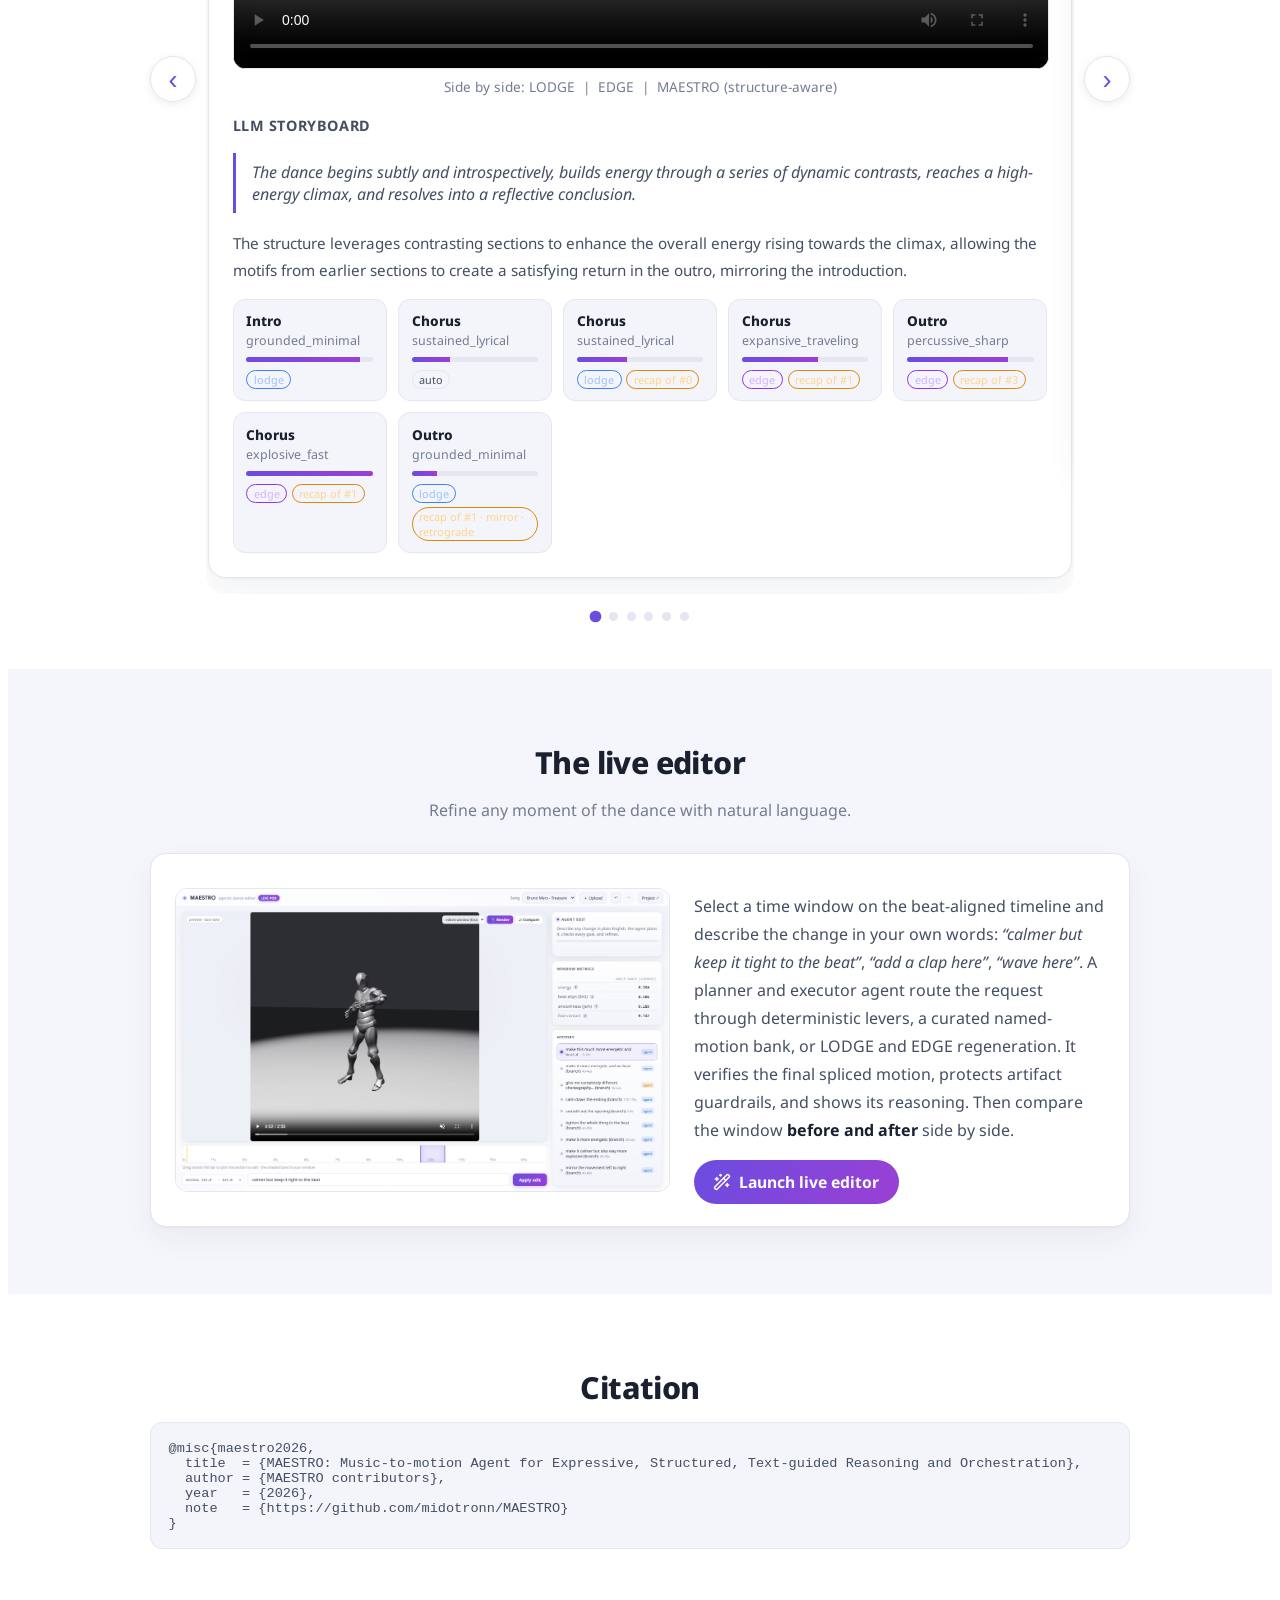
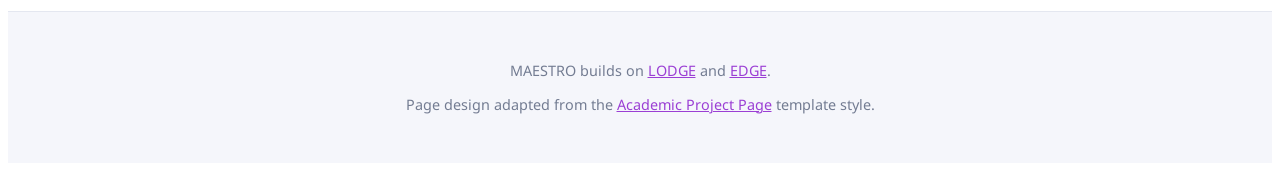
==== commit b58ab38a: "Fix clap composition and harden motion audit Preserve host facing while producing visible directiona" ====
--- a/docs/index.html
+++ b/docs/index.html
@@ -123,7 +123,7 @@
           <p class="prose" style="font-size:1rem">
             Select a time window on the beat-aligned timeline and describe the change in your own words:
             <i>&ldquo;calmer but keep it tight to the beat&rdquo;</i>, <i>&ldquo;add a clap here&rdquo;</i>,
-            <i>&ldquo;insert a wave before the next move&rdquo;</i>. A planner and executor agent route the request
+            <i>&ldquo;wave here&rdquo;</i>. A planner and executor agent route the request
             through deterministic levers, a curated named-motion bank, or LODGE and EDGE regeneration. It verifies
             the final spliced motion, protects artifact guardrails, and shows its reasoning. Then compare the
             window <b>before and after</b> side by side.
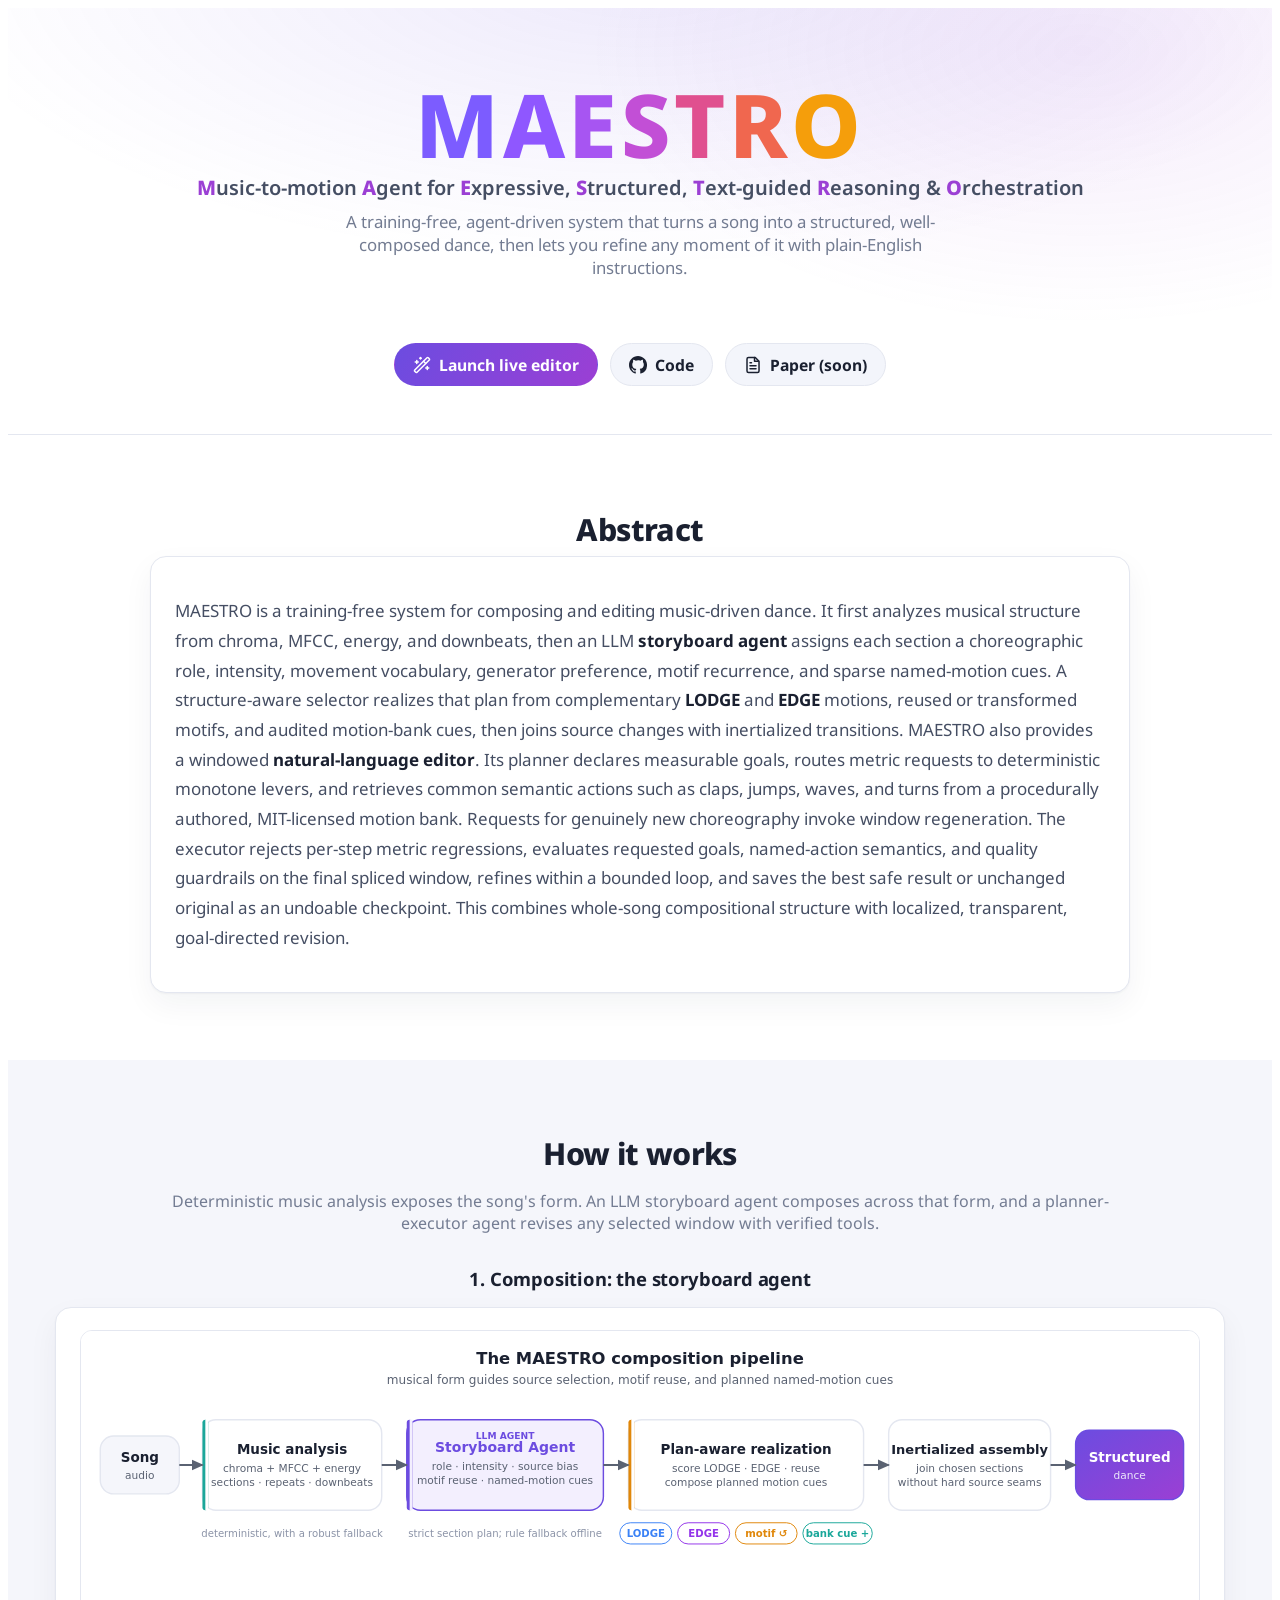
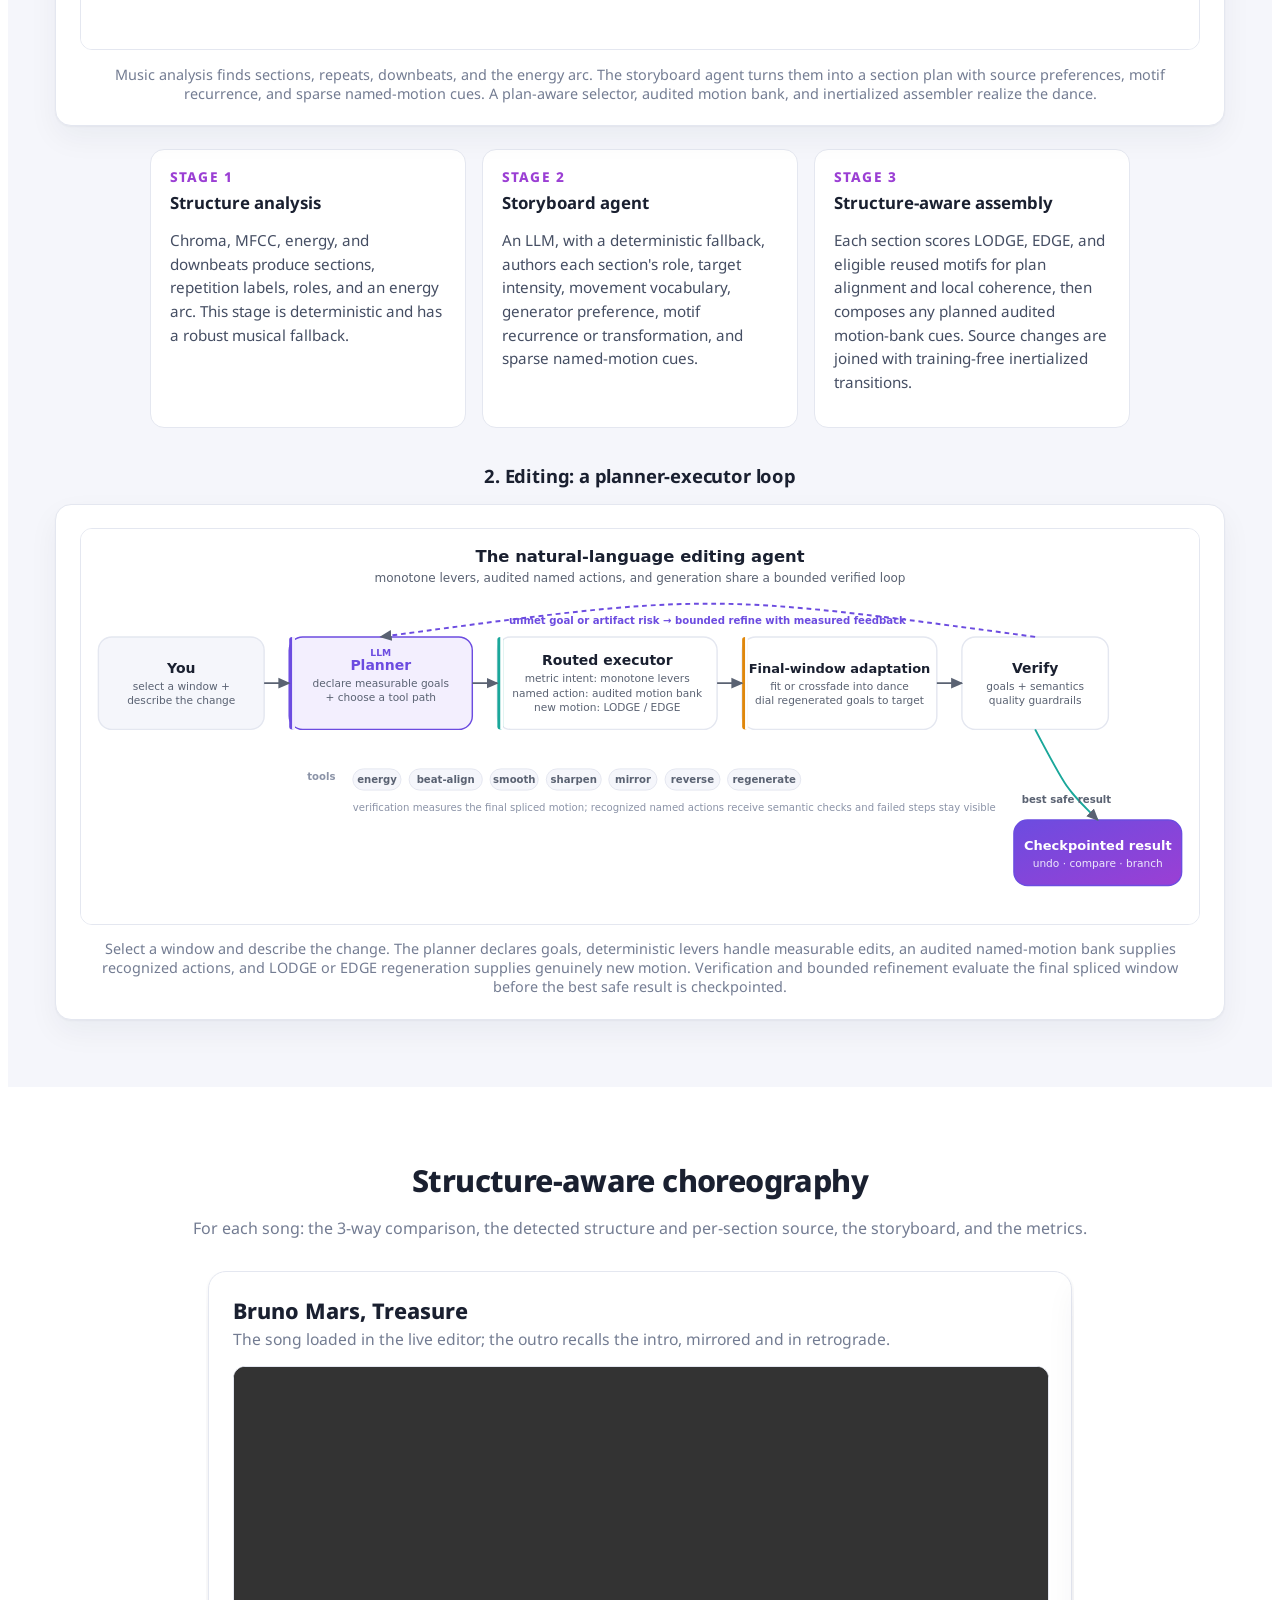
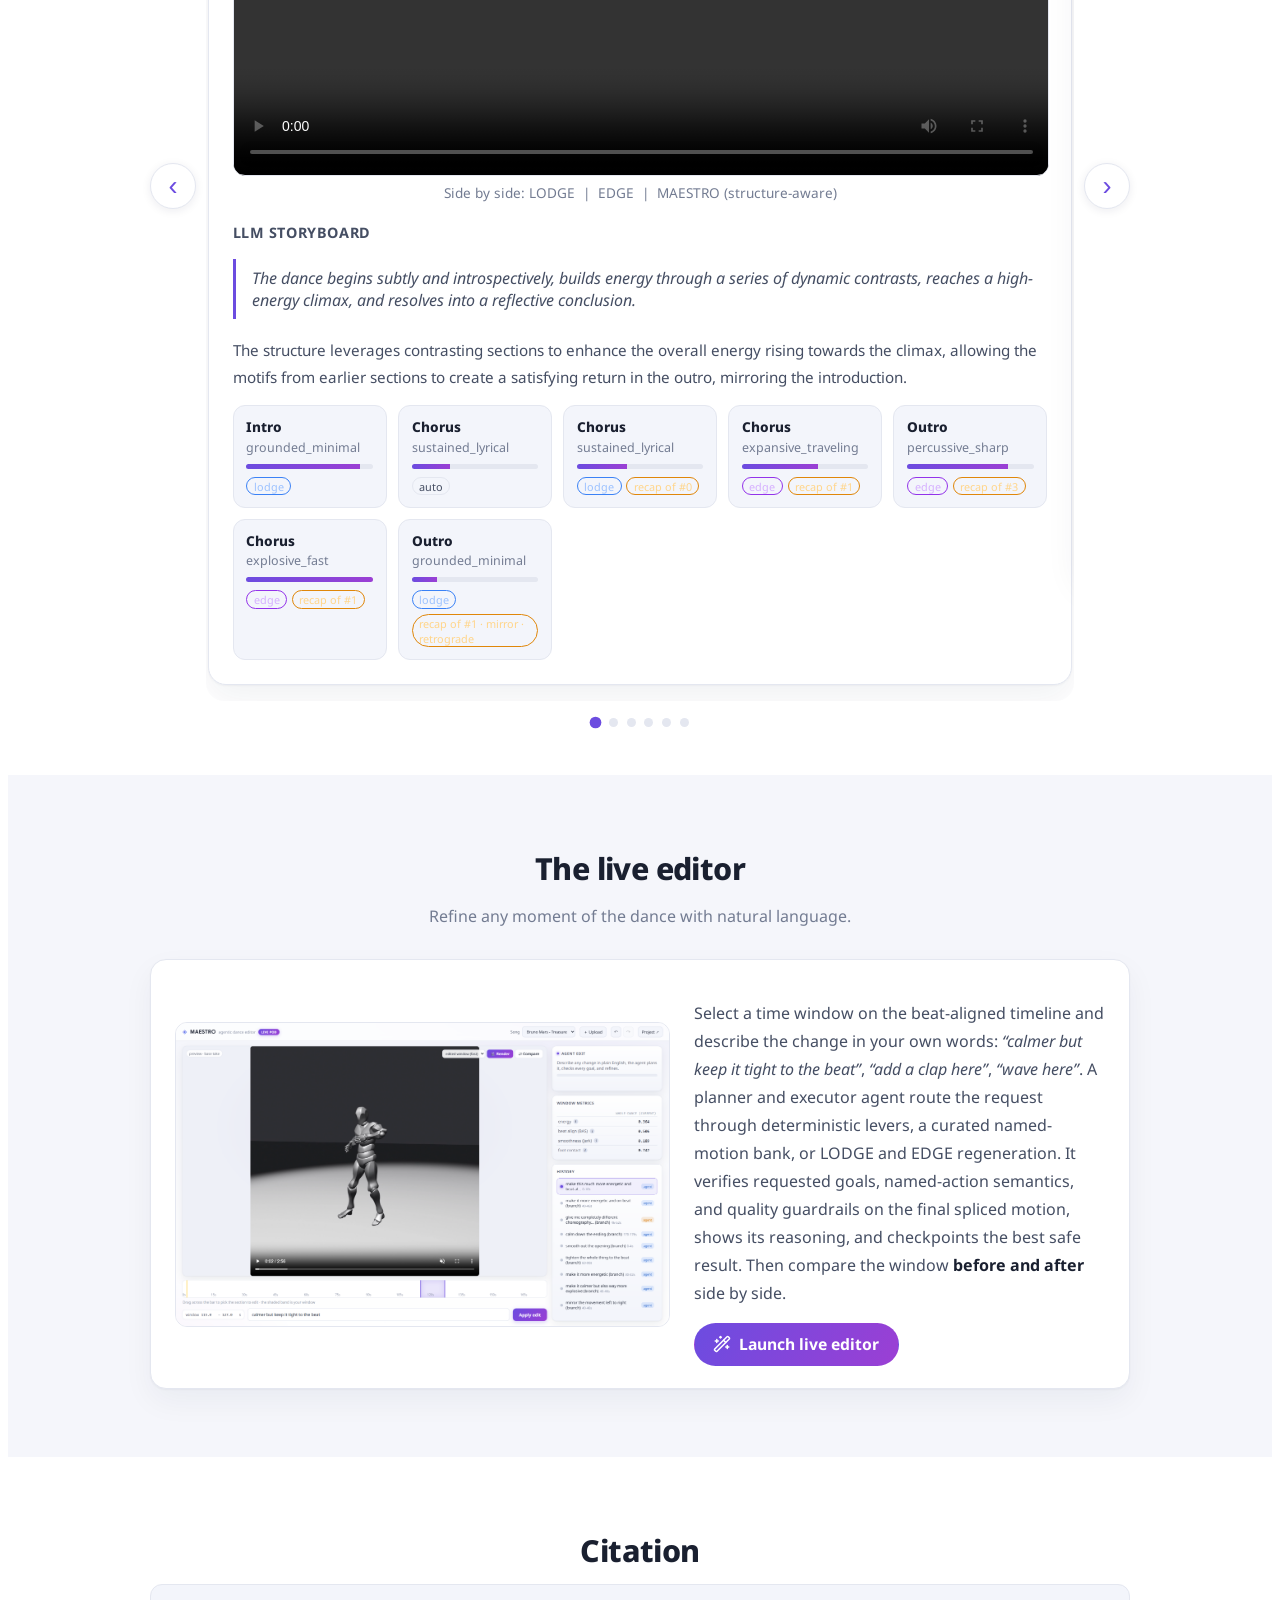
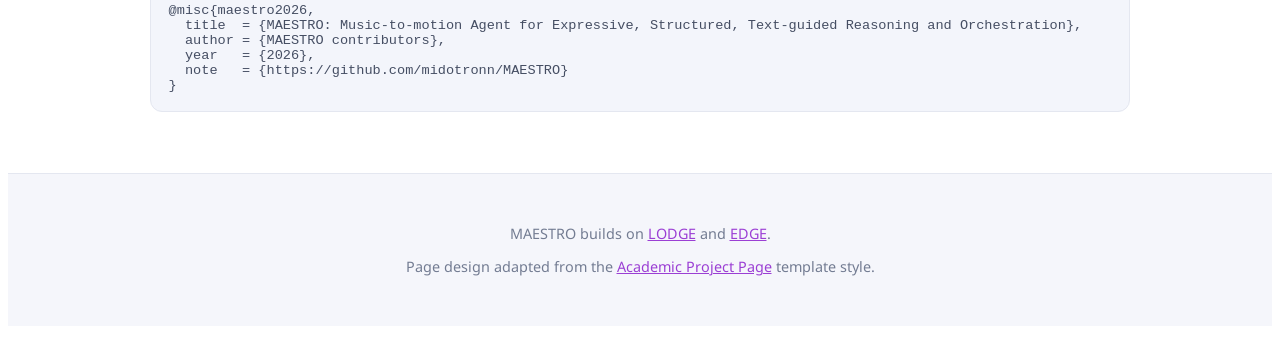
==== commit eb9bc84f: "Update MAESTRO diagrams and editor pod Co-authored-by: Copilot <223556219+Copilot@users.noreply.gith" ====
--- a/docs/index.html
+++ b/docs/index.html
@@ -42,16 +42,17 @@
         <p class="prose">
           MAESTRO is a training-free system for composing and editing music-driven dance. It first analyzes
           musical structure from chroma, MFCC, energy, and downbeats, then an LLM <b>storyboard agent</b> assigns
-          each section a choreographic role, intensity, movement vocabulary, generator preference, and optional
-          recurring motif. A structure-aware selector realizes that plan from complementary <b>LODGE</b> and
-          <b>EDGE</b> motions plus mirrored, retimed, or retrograded motifs, and joins source changes with
-          inertialized transitions. MAESTRO also provides a windowed <b>natural-language editor</b>. Its planner
-          declares measurable goals, routes metric requests to deterministic monotone levers, and retrieves
-          common semantic actions such as claps, jumps, waves, and turns from a licensed motion bank. Requests
-          for genuinely new choreography invoke window regeneration. The executor rejects regressions, adapts
-          regenerated motion to the requested targets on the final crossfaded window, and verifies every goal
-          before saving an undoable checkpoint. This combines whole-song compositional structure with localized,
-          transparent, goal-directed revision.
+          each section a choreographic role, intensity, movement vocabulary, generator preference, motif
+          recurrence, and sparse named-motion cues. A structure-aware selector realizes that plan from
+          complementary <b>LODGE</b> and <b>EDGE</b> motions, reused or transformed motifs, and audited
+          motion-bank cues, then joins source changes with inertialized transitions. MAESTRO also provides a
+          windowed <b>natural-language editor</b>. Its planner declares measurable goals, routes metric requests
+          to deterministic monotone levers, and retrieves common semantic actions such as claps, jumps, waves,
+          and turns from a procedurally authored, MIT-licensed motion bank. Requests for genuinely new
+          choreography invoke window regeneration. The executor rejects per-step metric regressions, evaluates
+          requested goals, named-action semantics, and quality guardrails on the final spliced window, refines
+          within a bounded loop, and saves the best safe result or unchanged original as an undoable checkpoint.
+          This combines whole-song compositional structure with localized, transparent, goal-directed revision.
         </p>
       </div>
     </div>
@@ -66,10 +67,11 @@
 
       <h3 class="sub-h">1. Composition: the storyboard agent</h3>
       <figure class="figure card-m diagram">
-        <img src="static/images/framework.svg?v=20260804-2" alt="MAESTRO composition pipeline" />
+        <img src="static/images/framework.svg?v=20260826-1" alt="MAESTRO composition pipeline" />
         <figcaption>Music analysis finds sections, repeats, downbeats, and the energy arc. The storyboard
-          agent turns them into a section plan, then a plan-aware selector and inertialized assembler realize
-          the dance from LODGE, EDGE, and transformed motifs.</figcaption>
+          agent turns them into a section plan with source preferences, motif recurrence, and sparse
+          named-motion cues. A plan-aware selector, audited motion bank, and inertialized assembler realize
+          the dance.</figcaption>
       </figure>
       <div class="stages">
         <div class="stage">
@@ -82,23 +84,24 @@
           <div class="n">STAGE 2</div>
           <h4>Storyboard agent</h4>
           <p>An LLM, with a deterministic fallback, authors each section's role, target intensity, movement
-          vocabulary, generator preference, and any motif recurrence or transformation.</p>
+          vocabulary, generator preference, motif recurrence or transformation, and sparse named-motion cues.</p>
         </div>
         <div class="stage">
           <div class="n">STAGE 3</div>
           <h4>Structure-aware assembly</h4>
-          <p>Each section scores LODGE, EDGE, and eligible motifs for plan alignment and local coherence.
-          Source changes are joined with training-free inertialized transitions.</p>
+          <p>Each section scores LODGE, EDGE, and eligible reused motifs for plan alignment and local coherence,
+          then composes any planned audited motion-bank cues. Source changes are joined with training-free
+          inertialized transitions.</p>
         </div>
       </div>
 
       <h3 class="sub-h" style="margin-top:2.2rem">2. Editing: a planner-executor loop</h3>
       <figure class="figure card-m diagram">
-        <img src="static/images/editing_loop.svg?v=20260804-2" alt="MAESTRO natural-language editing agent" />
+        <img src="static/images/editing_loop.svg?v=20260826-1" alt="MAESTRO natural-language editing agent" />
         <figcaption>Select a window and describe the change. The planner declares goals, deterministic levers
-          handle measurable edits, a named bank supplies common actions, and LODGE or EDGE regeneration supplies
-          genuinely new motion. The result is
-          crossfaded, adaptively dialed to its targets, and verified on the final window before checkpointing.</figcaption>
+          handle measurable edits, an audited named-motion bank supplies recognized actions, and LODGE or EDGE
+          regeneration supplies genuinely new motion. Verification and bounded refinement evaluate the final
+          spliced window before the best safe result is checkpointed.</figcaption>
       </figure>
     </div>
   </section>
@@ -125,8 +128,9 @@
             <i>&ldquo;calmer but keep it tight to the beat&rdquo;</i>, <i>&ldquo;add a clap here&rdquo;</i>,
             <i>&ldquo;wave here&rdquo;</i>. A planner and executor agent route the request
             through deterministic levers, a curated named-motion bank, or LODGE and EDGE regeneration. It verifies
-            the final spliced motion, protects artifact guardrails, and shows its reasoning. Then compare the
-            window <b>before and after</b> side by side.
+            requested goals, named-action semantics, and quality guardrails on the final spliced motion, shows
+            its reasoning, and checkpoints the best safe result. Then compare the window <b>before and after</b>
+            side by side.
           </p>
           <div class="btns" style="justify-content:flex-start;margin-top:1rem">
             <a class="btn primary" href="/"><span class="ic"><svg viewBox="0 0 24 24" fill="none" stroke="currentColor" stroke-width="2" stroke-linecap="round" stroke-linejoin="round" aria-hidden="true"><path d="m21.64 3.64-1.28-1.28a1.21 1.21 0 0 0-1.72 0L2.36 18.64a1.21 1.21 0 0 0 0 1.72l1.28 1.28a1.2 1.2 0 0 0 1.72 0L21.64 5.36a1.2 1.2 0 0 0 0-1.72Z"/><path d="m14 7 3 3"/><path d="M5 6v4"/><path d="M19 14v4"/><path d="M10 2v2"/><path d="M7 8H3"/><path d="M21 16h-4"/><path d="M11 3H9"/></svg></span> Launch live editor</a>
